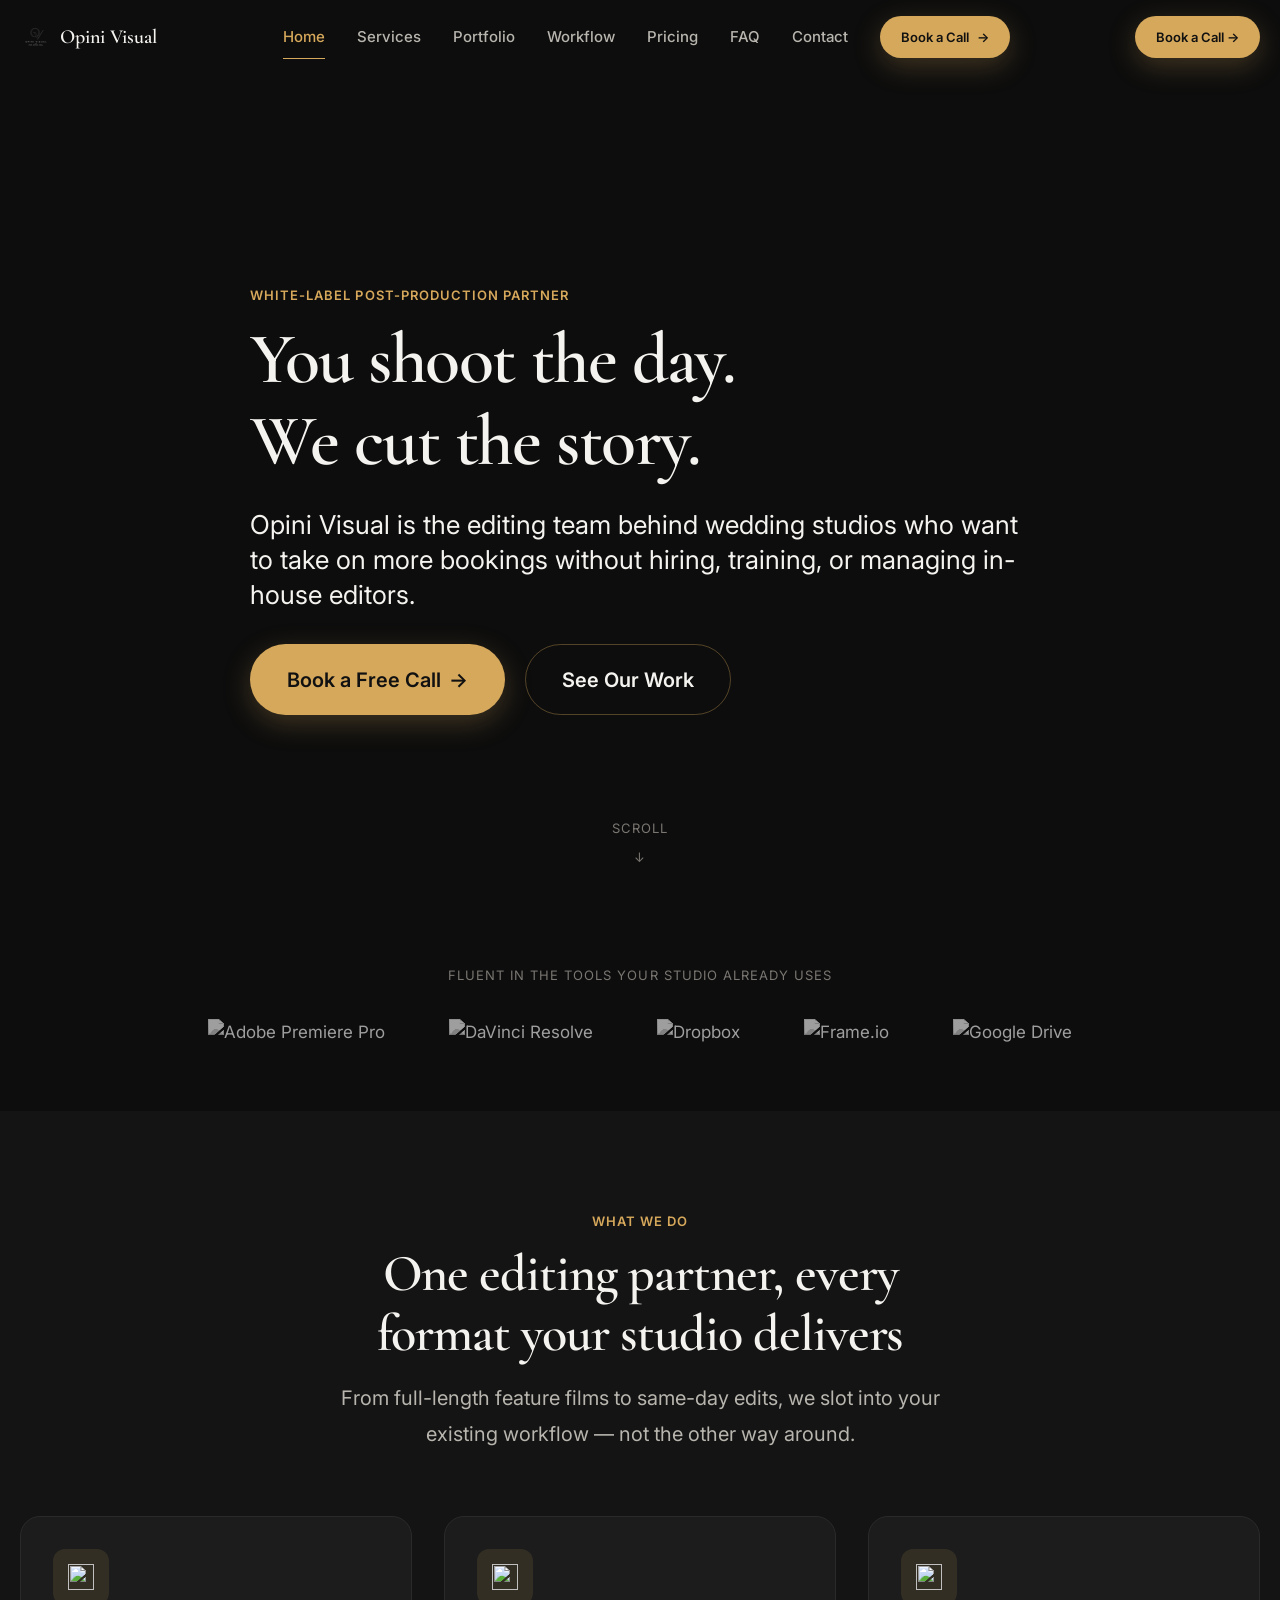
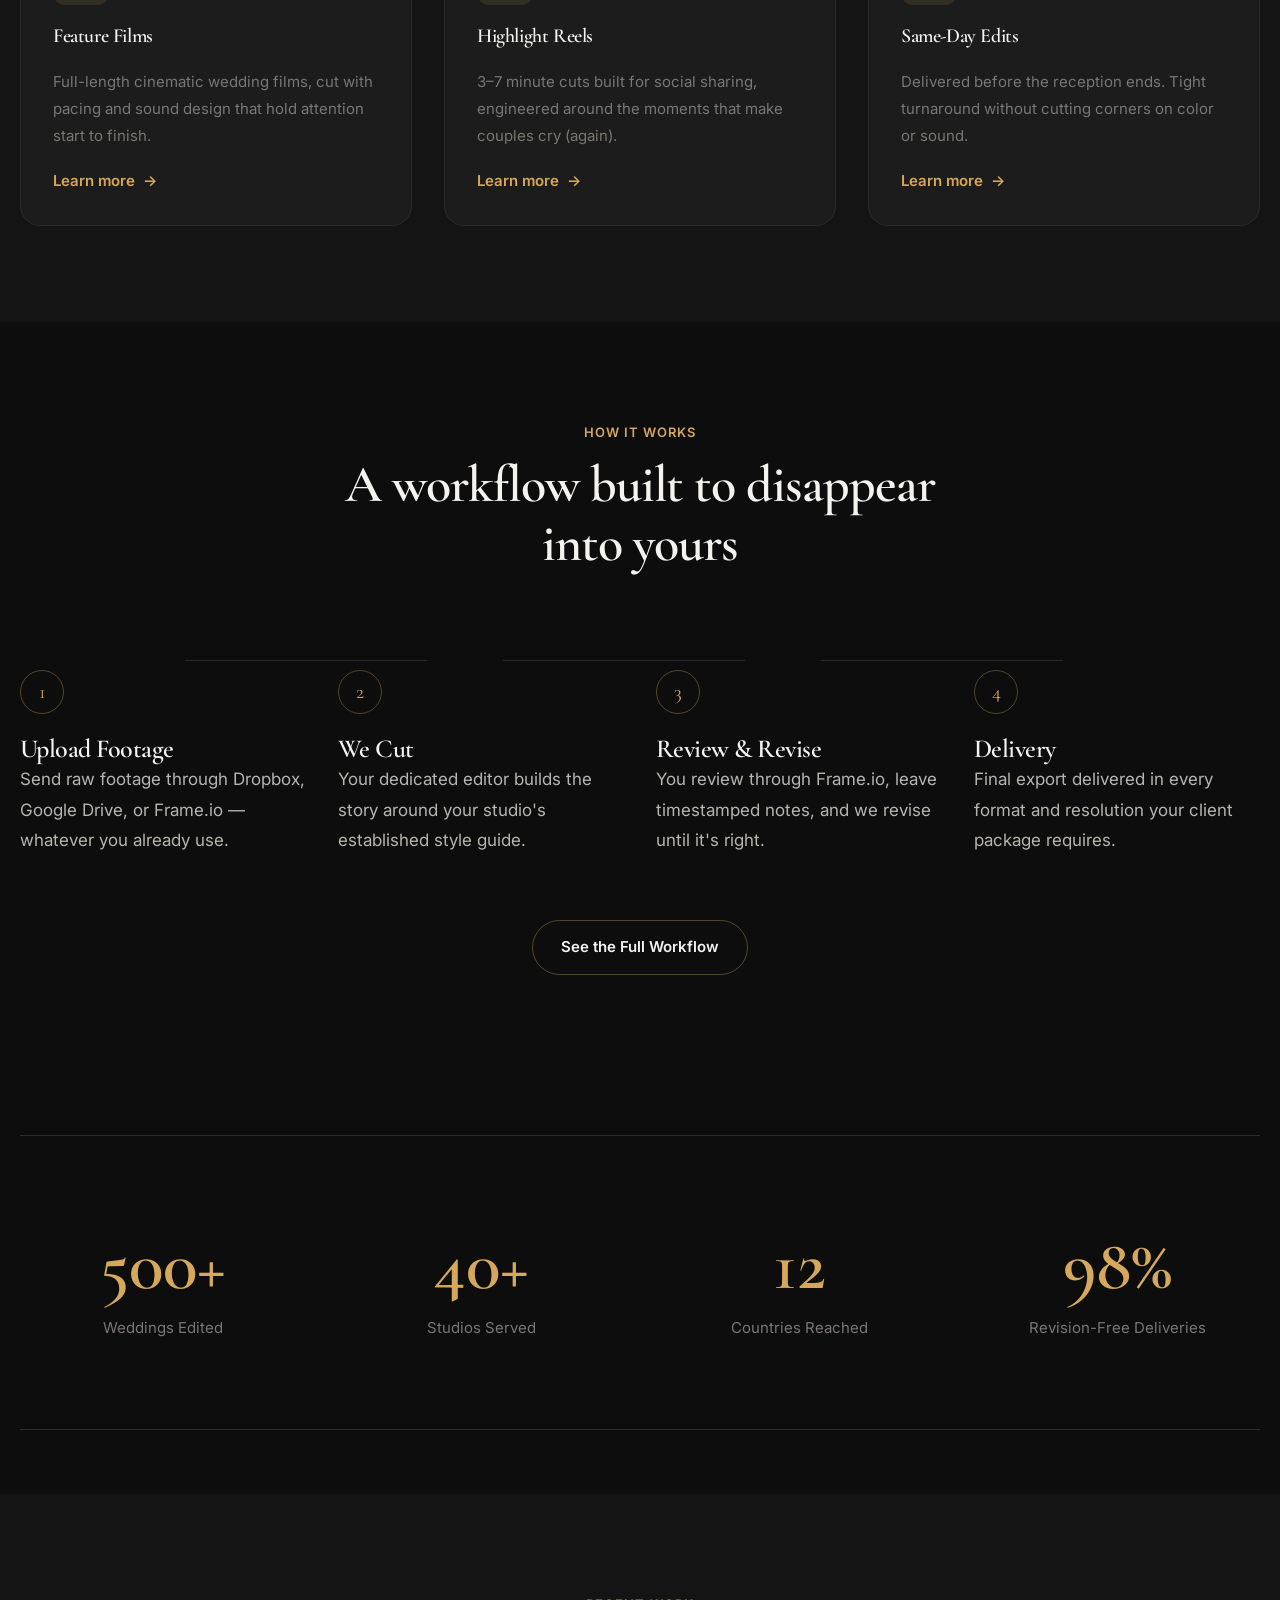
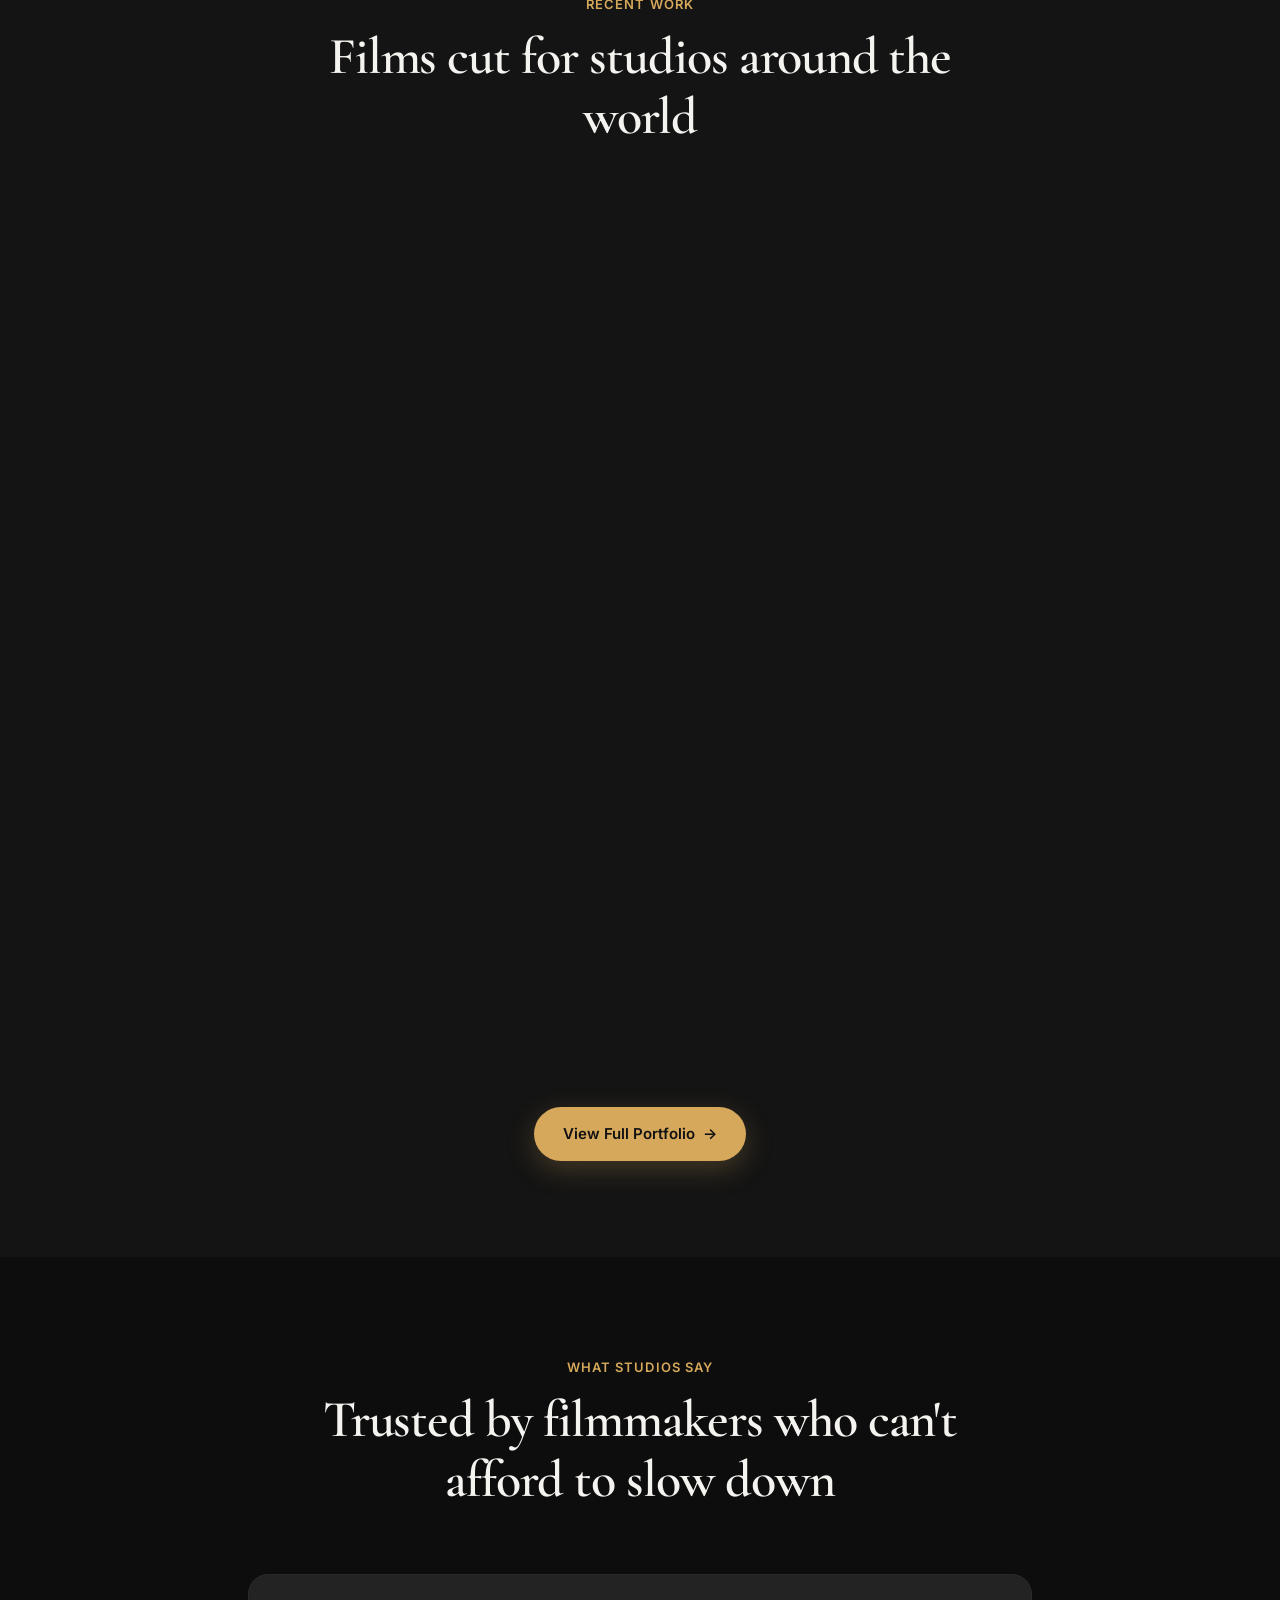
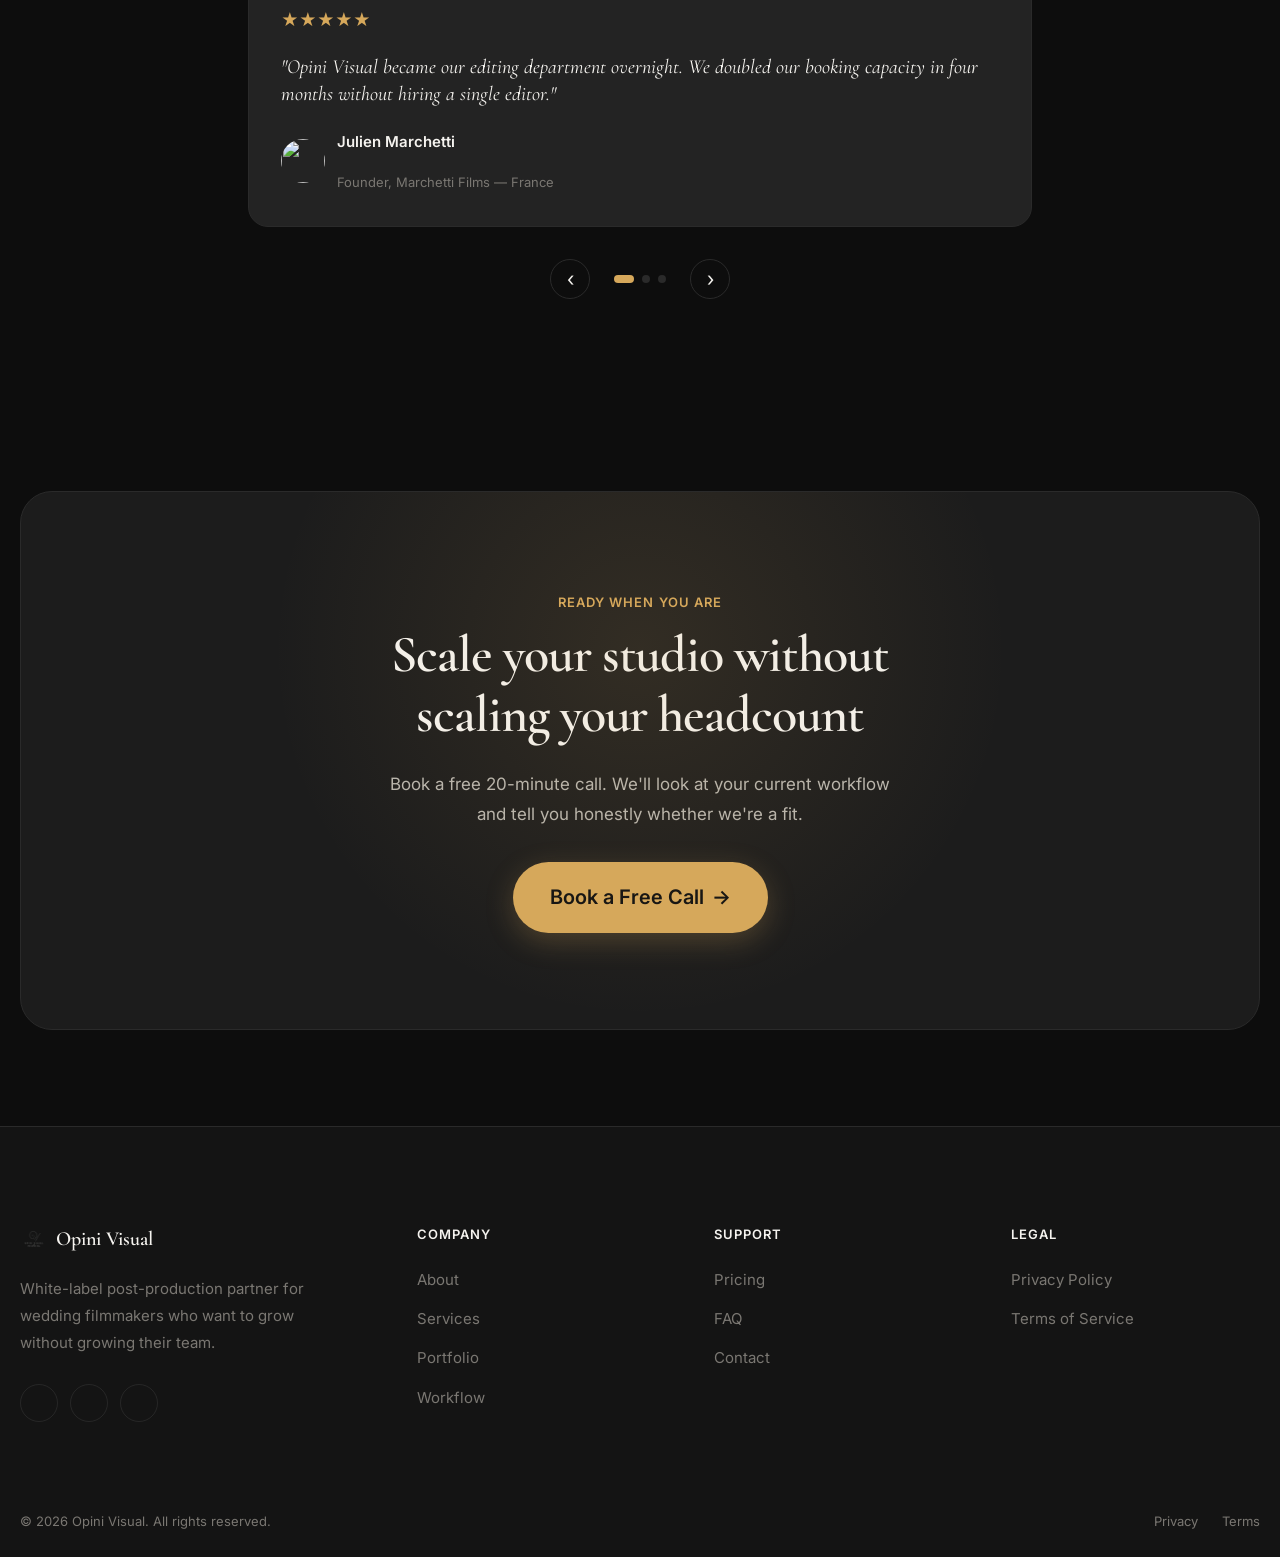
==== index.html @ df7e990d "Add files via upload Initial commit — website structure" ====
<!DOCTYPE html>
<html lang="en">
<head>
<meta charset="UTF-8">
<meta name="viewport" content="width=device-width, initial-scale=1.0">
<title>Opini Visual — White-Label Post-Production Partner for Wedding Filmmakers</title>
<meta name="description" content="Opini Visual helps wedding studios take on more bookings without hiring in-house editors. White-label video editing built for cinematic wedding films.">

<link rel="icon" type="image/png" href="assets/images/favicon.png">
<link rel="stylesheet" href="assets/css/main.css">

<link rel="preconnect" href="https://fonts.googleapis.com">
<link rel="preconnect" href="https://fonts.gstatic.com" crossorigin>
<link href="https://fonts.googleapis.com/css2?family=Cormorant+Garamond:wght@400;500;600;700&family=Inter:wght@400;500;600;700&display=swap" rel="stylesheet">
</head>
<body>

<!-- ============================================
     NAVBAR
============================================ -->
<header class="navbar">
    <div class="navbar-inner">

        <a href="index.html" class="navbar-logo">
            <img src="assets/images/logo.png" alt="Opini Visual">
            Opini Visual
        </a>

        <nav class="navbar-menu">
            <a href="index.html" class="navbar-link">Home</a>
            <a href="services.html" class="navbar-link">Services</a>
            <a href="portfolio.html" class="navbar-link">Portfolio</a>
            <a href="workflow.html" class="navbar-link">Workflow</a>
            <a href="pricing.html" class="navbar-link">Pricing</a>
            <a href="faq.html" class="navbar-link">FAQ</a>
            <a href="contact.html" class="navbar-link">Contact</a>

            <a href="contact.html" class="btn btn-primary btn-sm">
                Book a Call
                <span class="btn-arrow">→</span>
            </a>
        </nav>

        <div class="navbar-actions">
            <a href="contact.html" class="btn btn-primary btn-sm hide-mobile">
                Book a Call
                <span class="btn-arrow">→</span>
            </a>
            <button class="navbar-toggle" aria-label="Buka menu">
                <span></span>
                <span></span>
                <span></span>
            </button>
        </div>

    </div>
</header>

<div class="navbar-backdrop"></div>


<!-- ============================================
     HERO
============================================ -->
<section class="hero">

    <div class="hero-media">
        <video autoplay muted loop playsinline poster="assets/images/hero/hero-poster.jpg">
            <source src="assets/video/hero.mp4" type="video/mp4">
        </video>
    </div>

    <div class="container hero-content">
        <span class="eyebrow">White-Label Post-Production Partner</span>
        <h1>You shoot the day.<br>We cut the story.</h1>
        <p class="text-lead">
            Opini Visual is the editing team behind wedding studios who want to take on
            more bookings without hiring, training, or managing in-house editors.
        </p>

        <div class="hero-actions">
            <a href="contact.html" class="btn btn-primary btn-lg">
                Book a Free Call
                <span class="btn-arrow">→</span>
            </a>
            <a href="portfolio.html" class="btn btn-outline btn-lg">
                See Our Work
            </a>
        </div>
    </div>

    <div class="hero-scroll-cue">
        <span>Scroll</span>
        <span>↓</span>
    </div>

</section>


<!-- ============================================
     LOGO STRIP — Tools we work with
============================================ -->
<section class="section-sm">
    <div class="container">
        <p class="text-xs text-center" style="margin-bottom:2rem; text-transform:uppercase; letter-spacing:0.08em;">
            Fluent in the tools your studio already uses
        </p>
        <div class="logo-strip">
            <img src="assets/icons/premiere.png" alt="Adobe Premiere Pro">
            <img src="assets/icons/davinci.png" alt="DaVinci Resolve">
            <img src="assets/icons/dropbox.png" alt="Dropbox">
            <img src="assets/icons/frameio.png" alt="Frame.io">
            <img src="assets/icons/google-drive.png" alt="Google Drive">
        </div>
    </div>
</section>


<!-- ============================================
     SERVICES OVERVIEW
============================================ -->
<section class="section section-alt">
    <div class="container">

        <div class="section-header text-center">
            <span class="eyebrow">What We Do</span>
            <h2>One editing partner, every format your studio delivers</h2>
            <p>From full-length feature films to same-day edits, we slot into your existing workflow — not the other way around.</p>
        </div>

        <div class="card-grid">

            <div class="card card-service reveal" data-reveal-group="services">
                <div class="card-service-icon">
                    <img src="assets/images/icons/feature-film.png" alt="">
                </div>
                <h3>Feature Films</h3>
                <p>Full-length cinematic wedding films, cut with pacing and sound design that hold attention start to finish.</p>
                <a href="services.html" class="card-service-link">Learn more <span>→</span></a>
            </div>

            <div class="card card-service reveal" data-reveal-group="services">
                <div class="card-service-icon">
                    <img src="assets/images/icons/highlight-reel.png" alt="">
                </div>
                <h3>Highlight Reels</h3>
                <p>3–7 minute cuts built for social sharing, engineered around the moments that make couples cry (again).</p>
                <a href="services.html" class="card-service-link">Learn more <span>→</span></a>
            </div>

            <div class="card card-service reveal" data-reveal-group="services">
                <div class="card-service-icon">
                    <img src="assets/images/icons/same-day-edit.png" alt="">
                </div>
                <h3>Same-Day Edits</h3>
                <p>Delivered before the reception ends. Tight turnaround without cutting corners on color or sound.</p>
                <a href="services.html" class="card-service-link">Learn more <span>→</span></a>
            </div>

        </div>

    </div>
</section>


<!-- ============================================
     WORKFLOW
============================================ -->
<section class="section">
    <div class="container">

        <div class="section-header text-center">
            <span class="eyebrow">How It Works</span>
            <h2>A workflow built to disappear into yours</h2>
        </div>

        <div class="workflow-steps">

            <div class="workflow-step reveal" data-reveal-group="workflow">
                <div class="workflow-step-number">1</div>
                <div class="workflow-step-line"></div>
                <h4>Upload Footage</h4>
                <p>Send raw footage through Dropbox, Google Drive, or Frame.io — whatever you already use.</p>
            </div>

            <div class="workflow-step reveal" data-reveal-group="workflow">
                <div class="workflow-step-number">2</div>
                <div class="workflow-step-line"></div>
                <h4>We Cut</h4>
                <p>Your dedicated editor builds the story around your studio's established style guide.</p>
            </div>

            <div class="workflow-step reveal" data-reveal-group="workflow">
                <div class="workflow-step-number">3</div>
                <div class="workflow-step-line"></div>
                <h4>Review & Revise</h4>
                <p>You review through Frame.io, leave timestamped notes, and we revise until it's right.</p>
            </div>

            <div class="workflow-step reveal" data-reveal-group="workflow">
                <div class="workflow-step-number">4</div>
                <h4>Delivery</h4>
                <p>Final export delivered in every format and resolution your client package requires.</p>
            </div>

        </div>

        <div class="text-center" style="margin-top:var(--space-16);">
            <a href="workflow.html" class="btn btn-outline">See the Full Workflow</a>
        </div>

    </div>
</section>


<!-- ============================================
     STATS BAND
============================================ -->
<section class="section-sm">
    <div class="container">
        <div class="stats-band">

            <div class="card-stat">
                <p class="card-stat-number" data-counter="500" data-suffix="+">0</p>
                <p class="card-stat-label">Weddings Edited</p>
            </div>

            <div class="card-stat">
                <p class="card-stat-number" data-counter="40" data-suffix="+">0</p>
                <p class="card-stat-label">Studios Served</p>
            </div>

            <div class="card-stat">
                <p class="card-stat-number" data-counter="12" data-suffix="">0</p>
                <p class="card-stat-label">Countries Reached</p>
            </div>

            <div class="card-stat">
                <p class="card-stat-number" data-counter="98" data-suffix="%">0</p>
                <p class="card-stat-label">Revision-Free Deliveries</p>
            </div>

        </div>
    </div>
</section>


<!-- ============================================
     PORTFOLIO HIGHLIGHT
============================================ -->
<section class="section section-alt">
    <div class="container">

        <div class="section-header text-center">
            <span class="eyebrow">Recent Work</span>
            <h2>Films cut for studios around the world</h2>
        </div>

        <div class="card-grid portfolio-grid" data-source="data/portfolio.json"></div>

        <div class="text-center" style="margin-top:var(--space-16);">
            <a href="portfolio.html" class="btn btn-primary">
                View Full Portfolio
                <span class="btn-arrow">→</span>
            </a>
        </div>

    </div>
</section>


<!-- ============================================
     TESTIMONIALS
============================================ -->
<section class="section">
    <div class="container-md">

        <div class="section-header text-center">
            <span class="eyebrow">What Studios Say</span>
            <h2>Trusted by filmmakers who can't afford to slow down</h2>
        </div>

        <div class="testimonial-slider" data-autoplay="6000">
            <div class="testimonial-track">

                <div class="testimonial-slide">
                    <div class="card card-testimonial">
                        <div class="card-testimonial-stars">★★★★★</div>
                        <p class="card-testimonial-quote">
                            "Opini Visual became our editing department overnight. We doubled our booking
                            capacity in four months without hiring a single editor."
                        </p>
                        <div class="card-testimonial-author">
                            <img class="card-testimonial-avatar" src="assets/images/testimonials/client-01.jpg" alt="">
                            <div>
                                <p class="card-testimonial-name">Julien Marchetti</p>
                                <p class="card-testimonial-role">Founder, Marchetti Films — France</p>
                            </div>
                        </div>
                    </div>
                </div>

                <div class="testimonial-slide">
                    <div class="card card-testimonial">
                        <div class="card-testimonial-stars">★★★★★</div>
                        <p class="card-testimonial-quote">
                            "The turnaround is unreal and the color grading matches our brand every single
                            time. Our clients can't tell the difference from our own cuts."
                        </p>
                        <div class="card-testimonial-author">
                            <img class="card-testimonial-avatar" src="assets/images/testimonials/client-02.jpg" alt="">
                            <div>
                                <p class="card-testimonial-name">Amara Hutapea</p>
                                <p class="card-testimonial-role">Creative Director, Studio Amara — Indonesia</p>
                            </div>
                        </div>
                    </div>
                </div>

                <div class="testimonial-slide">
                    <div class="card card-testimonial">
                        <div class="card-testimonial-stars">★★★★★</div>
                        <p class="card-testimonial-quote">
                            "We finally stopped losing weekends to the editing bay. Opini Visual runs like
                            an extension of our own team."
                        </p>
                        <div class="card-testimonial-author">
                            <img class="card-testimonial-avatar" src="assets/images/testimonials/client-03.jpg" alt="">
                            <div>
                                <p class="card-testimonial-name">Daniel Reyes</p>
                                <p class="card-testimonial-role">Owner, Reyes Wedding Co. — Philippines</p>
                            </div>
                        </div>
                    </div>
                </div>

            </div>

            <div class="testimonial-nav">
                <button class="testimonial-prev" aria-label="Sebelumnya">‹</button>
                <div class="testimonial-dots"></div>
                <button class="testimonial-next" aria-label="Berikutnya">›</button>
            </div>
        </div>

    </div>
</section>


<!-- ============================================
     CTA BAND
============================================ -->
<section class="section">
    <div class="container">
        <div class="cta-band">
            <span class="eyebrow">Ready When You Are</span>
            <h2>Scale your studio without scaling your headcount</h2>
            <p style="max-width:520px; margin:0 auto var(--space-8);">
                Book a free 20-minute call. We'll look at your current workflow and tell you
                honestly whether we're a fit.
            </p>
            <a href="contact.html" class="btn btn-primary btn-lg">
                Book a Free Call
                <span class="btn-arrow">→</span>
            </a>
        </div>
    </div>
</section>


<!-- ============================================
     FOOTER
============================================ -->
<footer class="footer">
    <div class="footer-inner">

        <div class="footer-grid">

            <div class="footer-brand">
                <a href="index.html" class="footer-logo">
                    <img src="assets/images/logo.png" alt="Opini Visual">
                    Opini Visual
                </a>
                <p class="footer-tagline">
                    White-label post-production partner for wedding filmmakers who want to
                    grow without growing their team.
                </p>
                <div class="footer-social">
                    <a href="#" aria-label="Instagram"><img src="assets/images/icons/instagram.png" alt=""></a>
                    <a href="#" aria-label="YouTube"><img src="assets/images/icons/youtube.png" alt=""></a>
                    <a href="#" aria-label="LinkedIn"><img src="assets/images/icons/linkedin.png" alt=""></a>
                </div>
            </div>

            <div class="footer-col">
                <p class="footer-col-title">Company</p>
                <ul>
                    <li><a href="about.html">About</a></li>
                    <li><a href="services.html">Services</a></li>
                    <li><a href="portfolio.html">Portfolio</a></li>
                    <li><a href="workflow.html">Workflow</a></li>
                </ul>
            </div>

            <div class="footer-col">
                <p class="footer-col-title">Support</p>
                <ul>
                    <li><a href="pricing.html">Pricing</a></li>
                    <li><a href="faq.html">FAQ</a></li>
                    <li><a href="contact.html">Contact</a></li>
                </ul>
            </div>

            <div class="footer-col">
                <p class="footer-col-title">Legal</p>
                <ul>
                    <li><a href="privacy.html">Privacy Policy</a></li>
                    <li><a href="terms.html">Terms of Service</a></li>
                </ul>
            </div>

        </div>

        <div class="footer-bottom">
            <p class="footer-copyright">© <span data-current-year></span> Opini Visual. All rights reserved.</p>
            <div class="footer-legal">
                <a href="privacy.html">Privacy</a>
                <a href="terms.html">Terms</a>
            </div>
        </div>

    </div>
</footer>


<!-- ============================================
     SCRIPTS
============================================ -->
<script src="assets/js/navbar.js" defer></script>
<script src="assets/js/hero.js" defer></script>
<script src="assets/js/counter.js" defer></script>
<script src="assets/js/testimonials.js" defer></script>
<script src="assets/js/portfolio.js" defer></script>
<script src="assets/js/faq.js" defer></script>
<script src="assets/js/form.js" defer></script>
<script src="assets/js/animation.js" defer></script>
<script src="assets/js/main.js" defer></script>

</body>
</html>
---- assets/css/main.css ----
/* ==========================================================
   MAIN.CSS
   Opini Visual
   Version 1.0

   Entry point tunggal untuk seluruh stylesheet website.
   Cukup satu file ini yang di-link di <head> setiap halaman
   HTML:

       <link rel="stylesheet" href="assets/css/main.css">

   Urutan @import di bawah ini DISENGAJA dan tidak boleh
   diacak — setiap layer bergantung pada layer sebelumnya:

   1. reset        → menyamakan baseline semua browser
   2. variables    → design tokens (warna, font, spacing, dst)
   3. typography   → gaya teks dasar, pakai token dari variables
   4. buttons      → komponen tombol
   5. navigation   → navbar
   6. footer       → footer
   7. cards        → komponen card
   8. forms        → komponen form
   9. animation    → keyframes & utility animasi
   10. sections    → layout tingkat section (hero, split, dll)
   11. responsive  → override & utility lintas breakpoint,
                     WAJIB paling akhir agar bisa menimpa
                     semua rule sebelumnya.
========================================================== */

@import url("reset.css");
@import url("variables.css");
@import url("typography.css");
@import url("buttons.css");
@import url("navigation.css");
@import url("footer.css");
@import url("cards.css");
@import url("forms.css");
@import url("animation.css");
@import url("sections.css");
@import url("responsive.css");
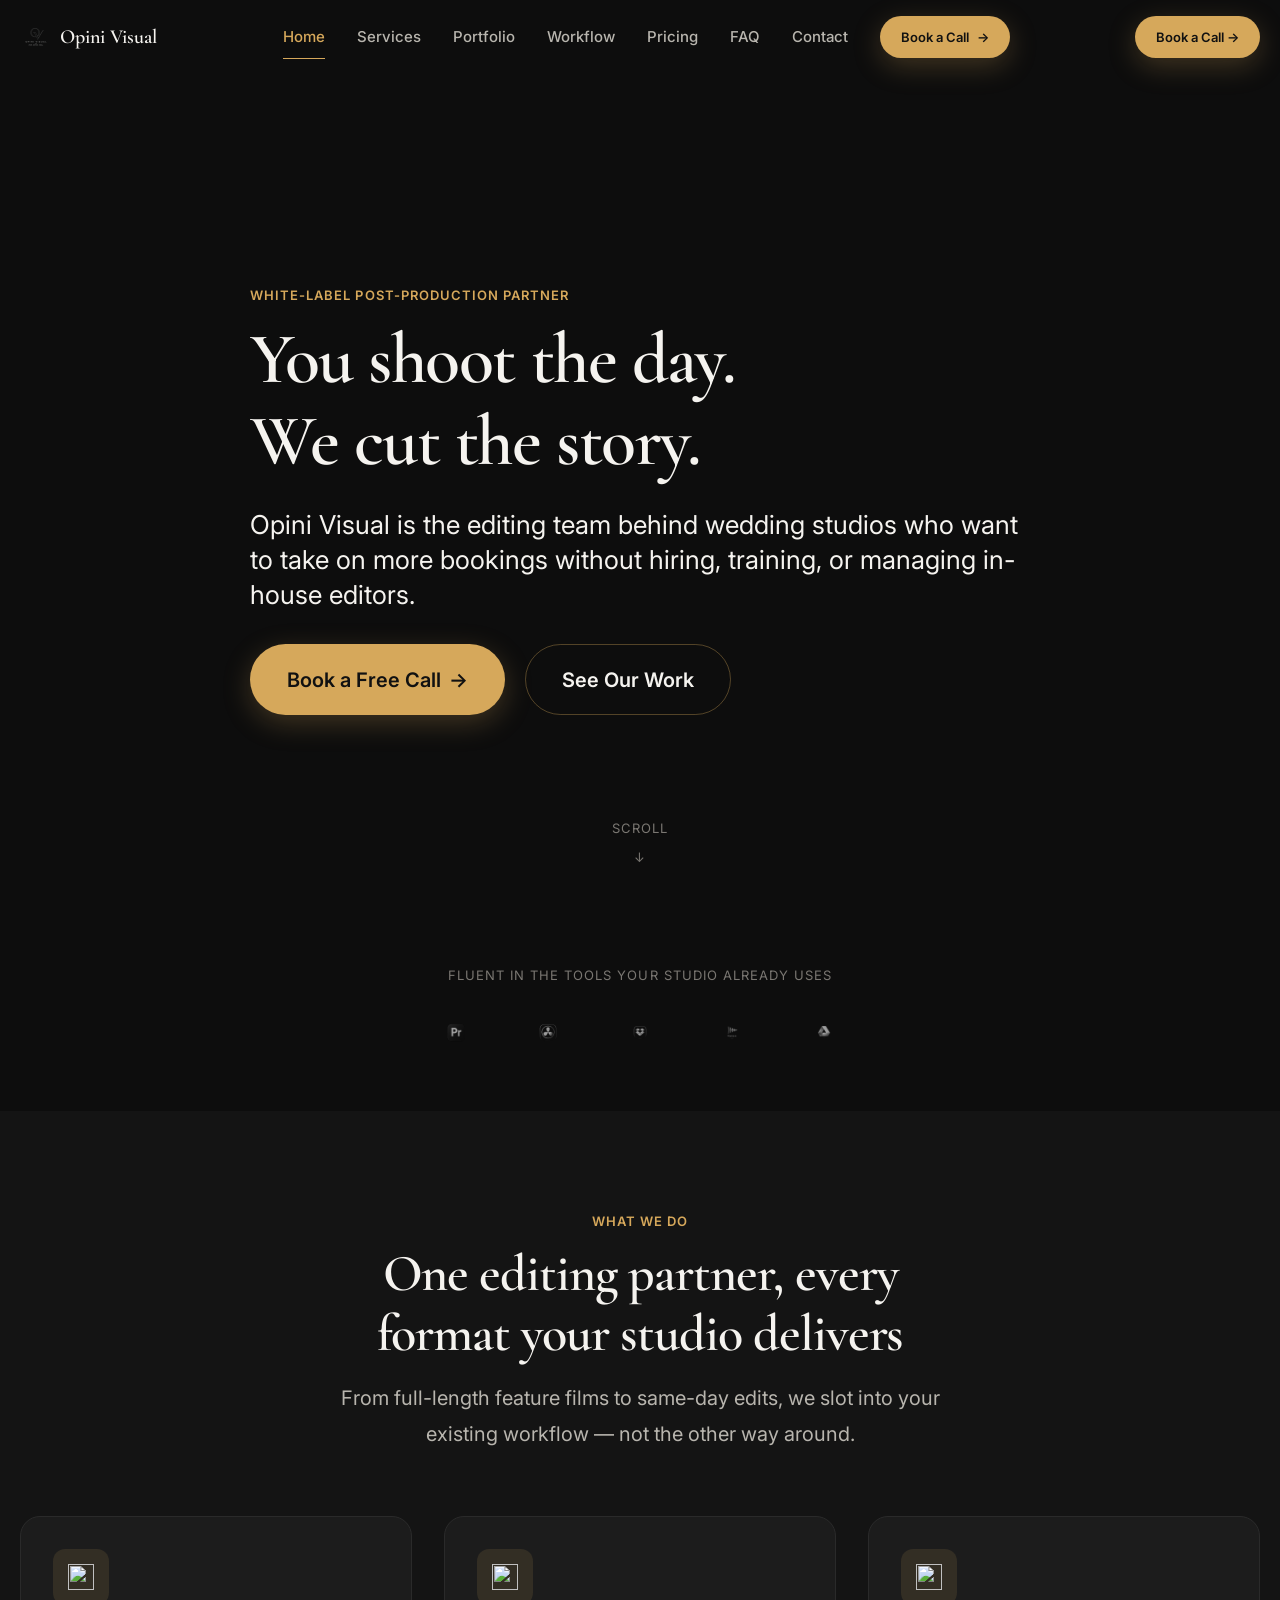
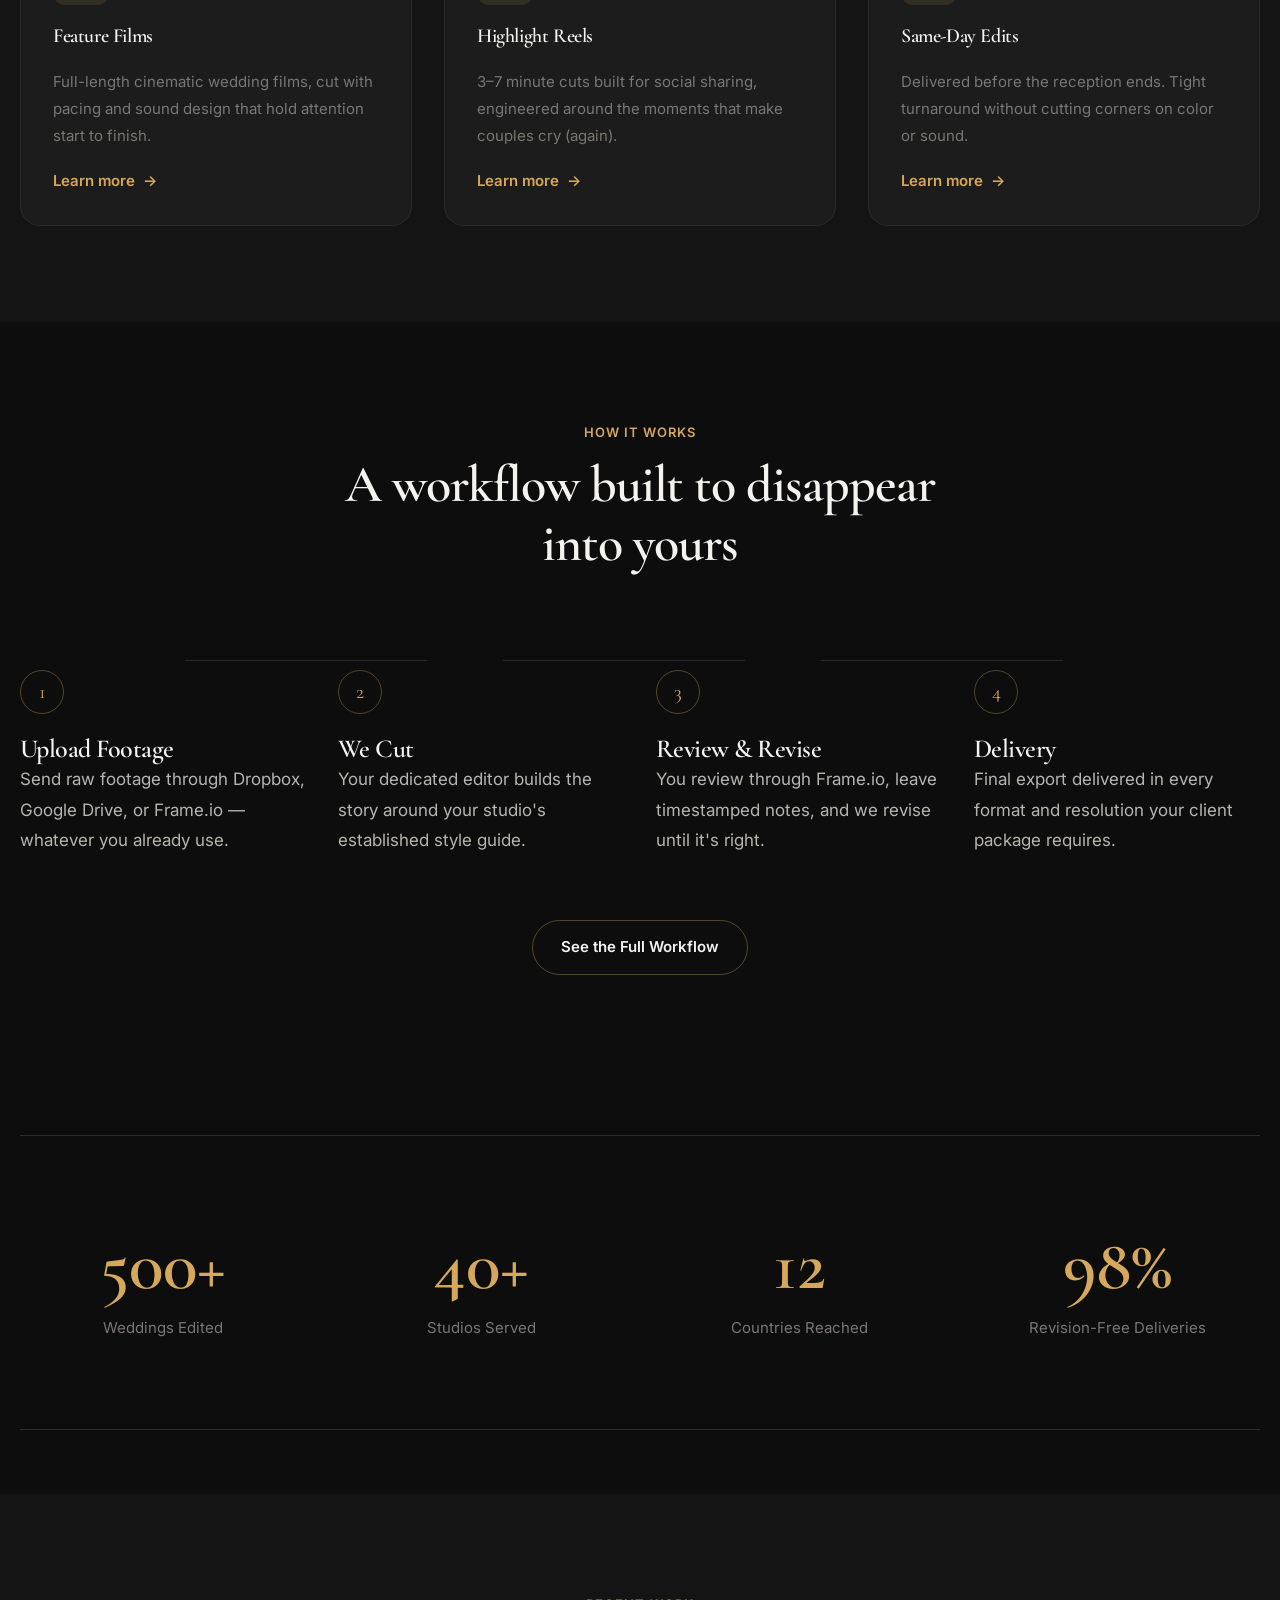
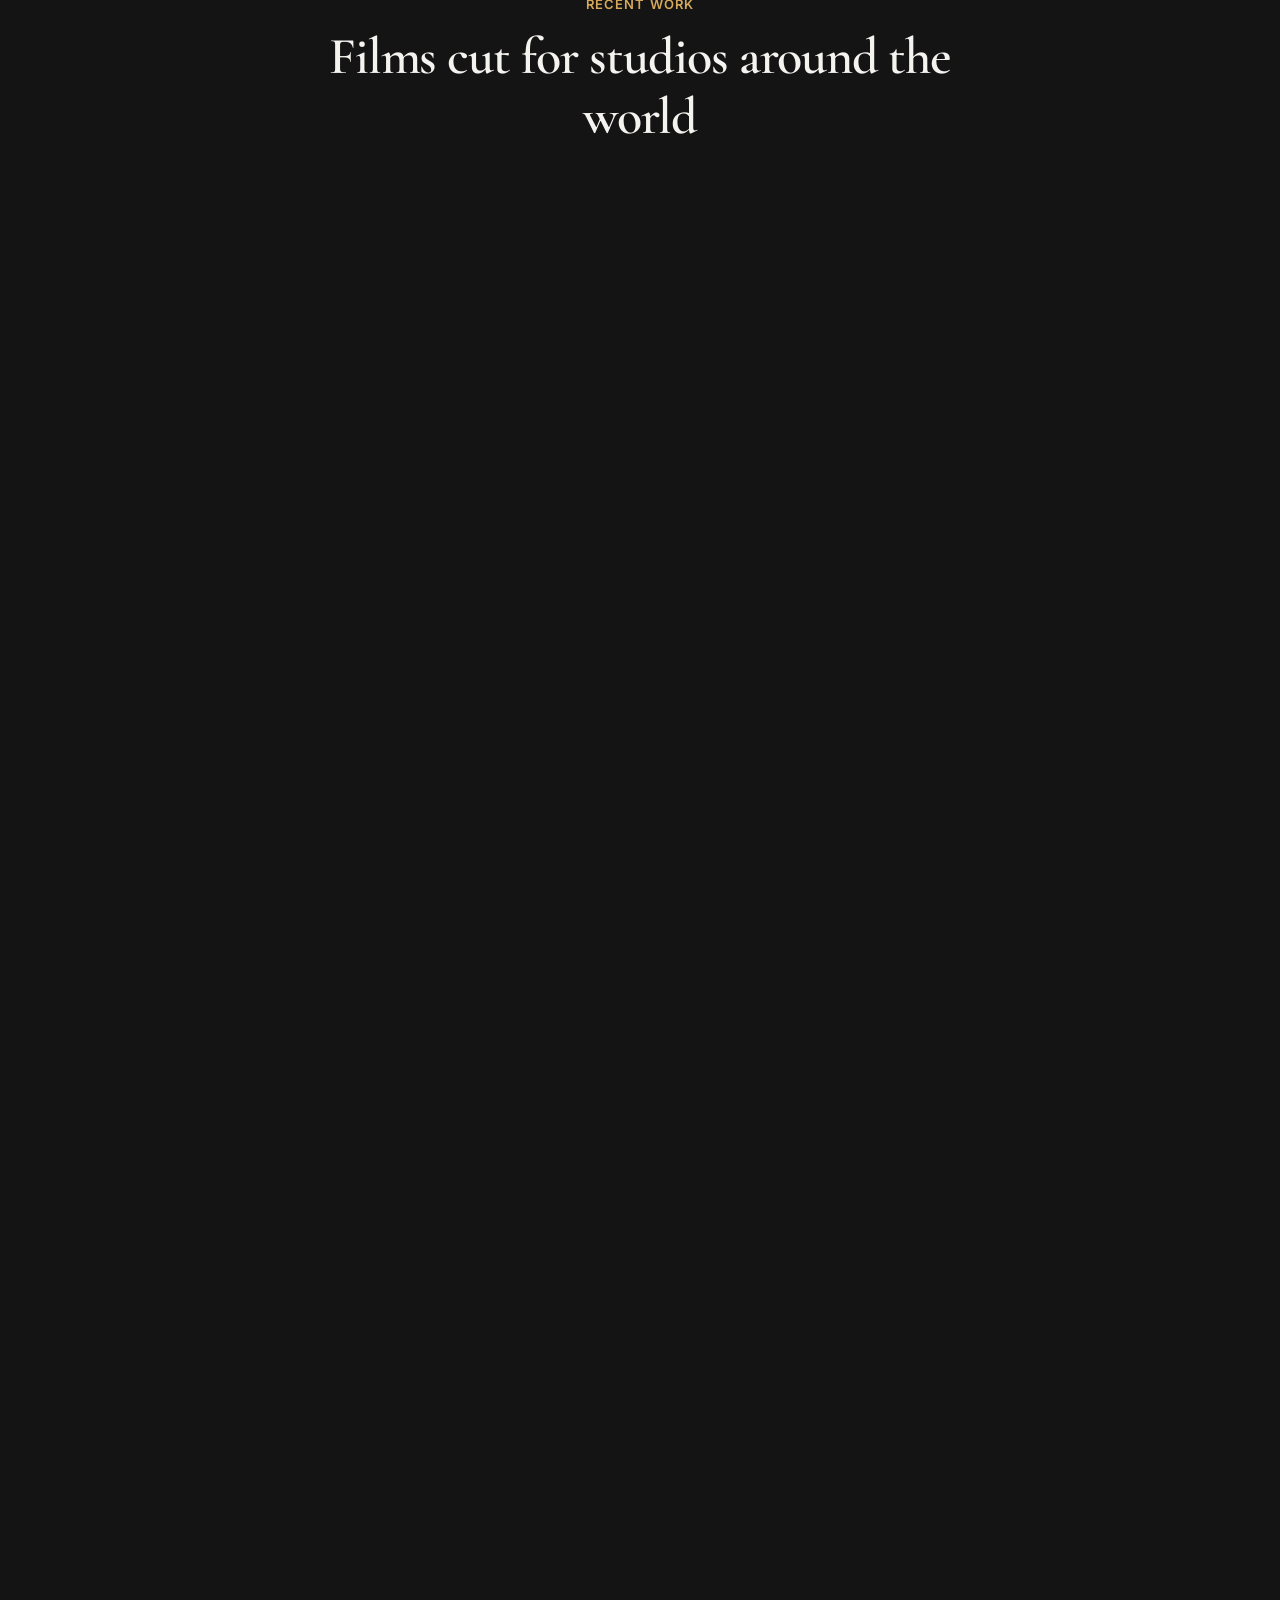
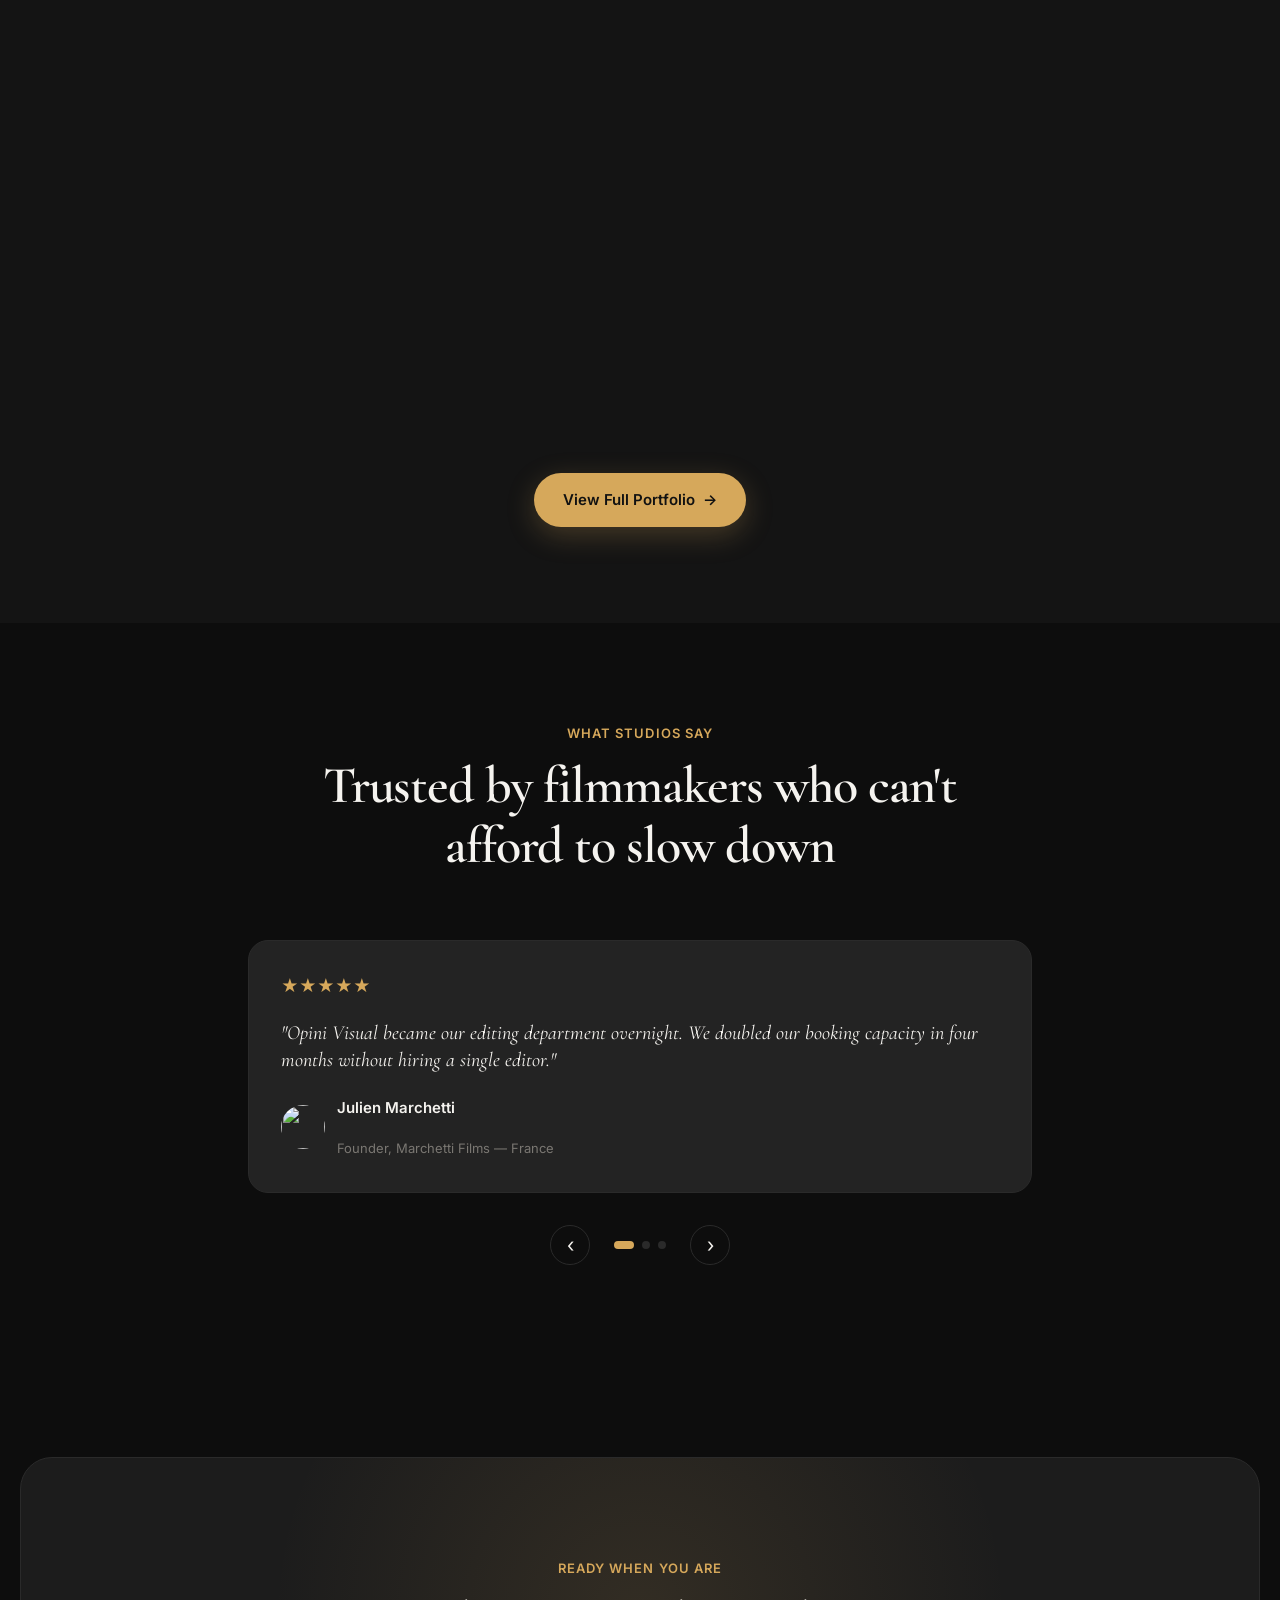
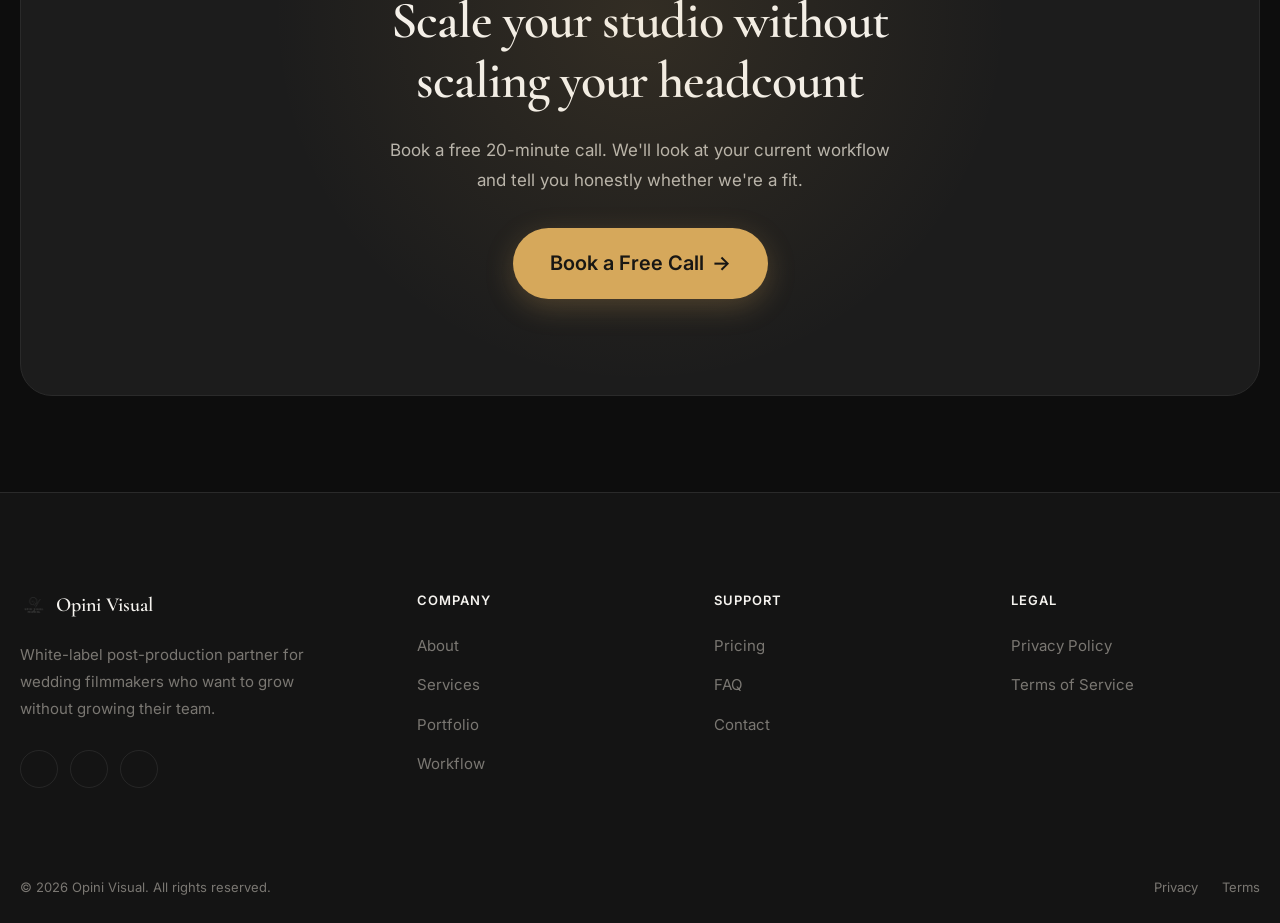
==== commit 279a978d: "Add files via upload Change v2" ====
--- a/index.html
+++ b/index.html
@@ -65,7 +65,7 @@
 <section class="hero">
 
     <div class="hero-media">
-        <video autoplay muted loop playsinline poster="assets/images/hero/hero-poster.jpg">
+        <video autoplay muted loop playsinline poster="assets/images/hero/hero-poster.png">
             <source src="assets/video/hero.mp4" type="video/mp4">
         </video>
     </div>
@@ -291,7 +291,7 @@
                             capacity in four months without hiring a single editor."
                         </p>
                         <div class="card-testimonial-author">
-                            <img class="card-testimonial-avatar" src="assets/images/testimonials/client-01.jpg" alt="">
+                            <img class="card-testimonial-avatar" src="assets/images/testimonials/client-01.png" alt="">
                             <div>
                                 <p class="card-testimonial-name">Julien Marchetti</p>
                                 <p class="card-testimonial-role">Founder, Marchetti Films — France</p>
@@ -308,7 +308,7 @@
                             time. Our clients can't tell the difference from our own cuts."
                         </p>
                         <div class="card-testimonial-author">
-                            <img class="card-testimonial-avatar" src="assets/images/testimonials/client-02.jpg" alt="">
+                            <img class="card-testimonial-avatar" src="assets/images/testimonials/client-02.png" alt="">
                             <div>
                                 <p class="card-testimonial-name">Amara Hutapea</p>
                                 <p class="card-testimonial-role">Creative Director, Studio Amara — Indonesia</p>
@@ -325,7 +325,7 @@
                             an extension of our own team."
                         </p>
                         <div class="card-testimonial-author">
-                            <img class="card-testimonial-avatar" src="assets/images/testimonials/client-03.jpg" alt="">
+                            <img class="card-testimonial-avatar" src="assets/images/testimonials/client-03.png" alt="">
                             <div>
                                 <p class="card-testimonial-name">Daniel Reyes</p>
                                 <p class="card-testimonial-role">Owner, Reyes Wedding Co. — Philippines</p>
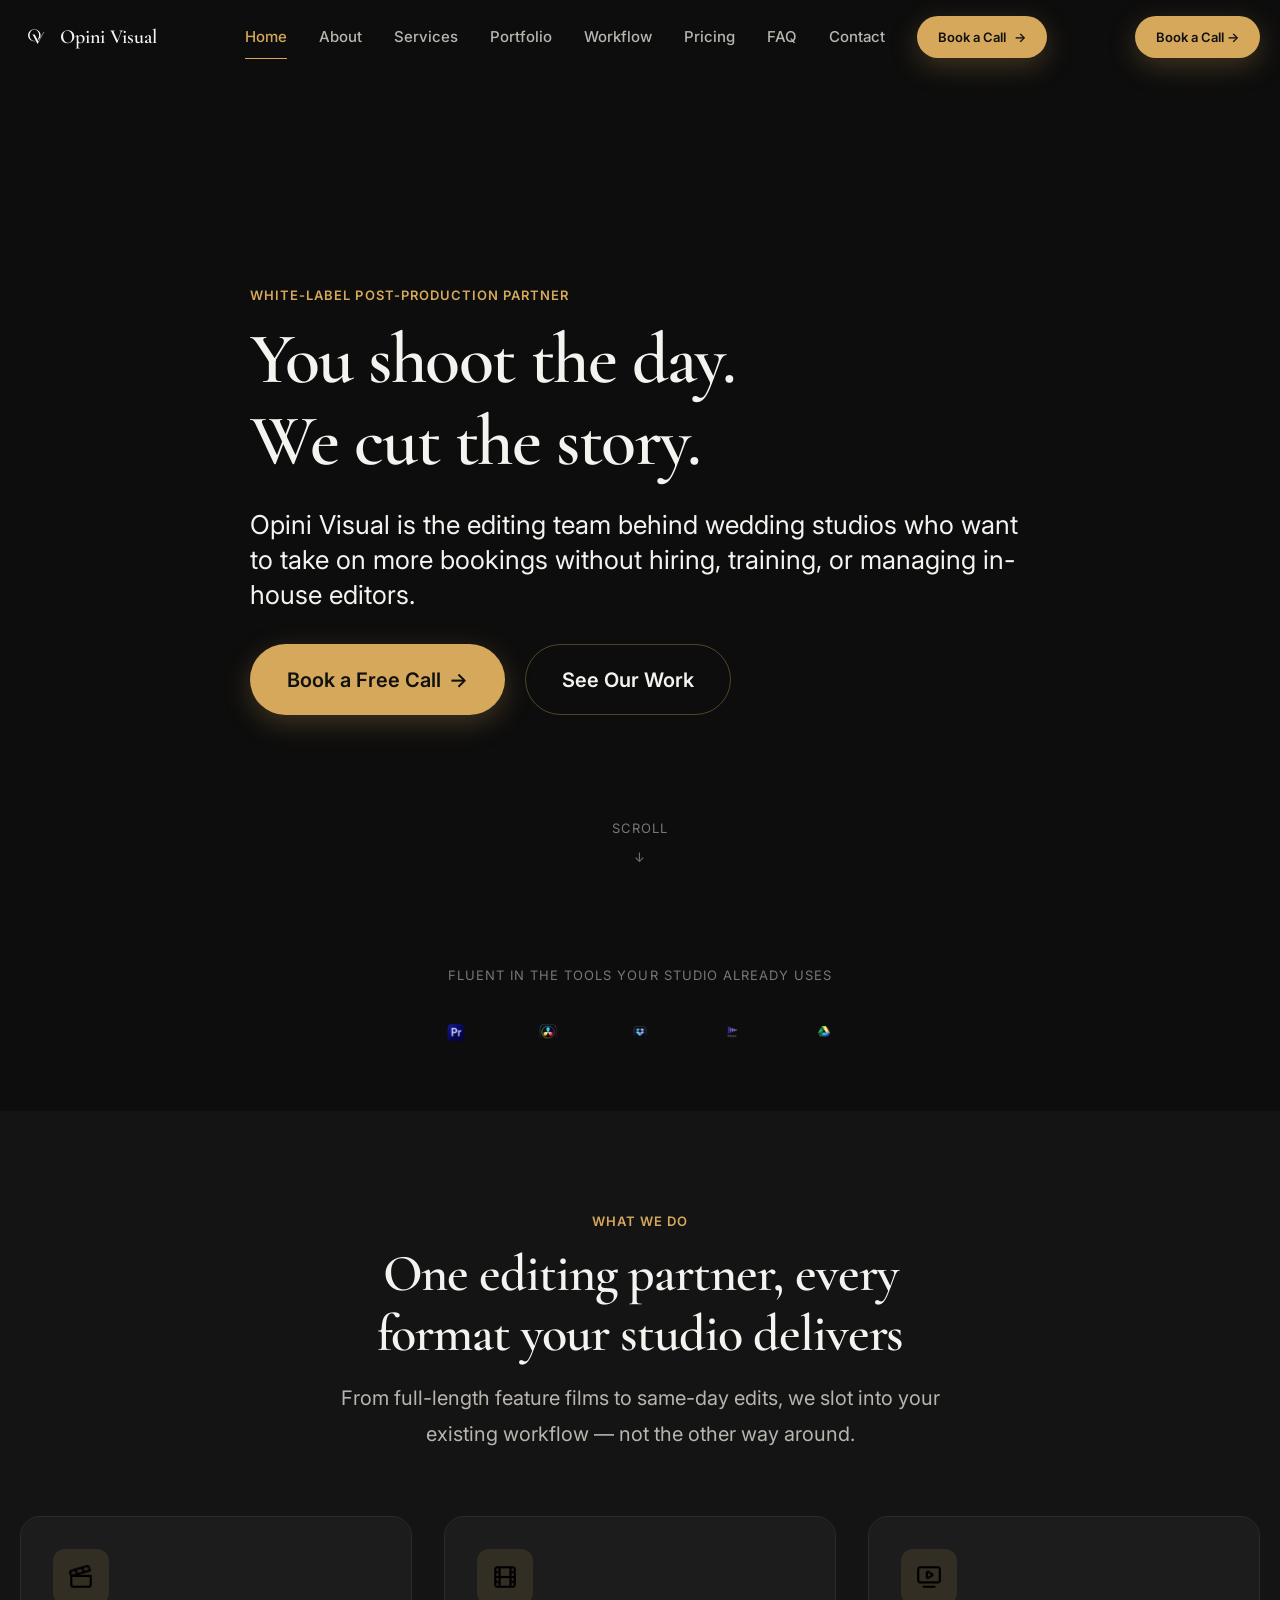
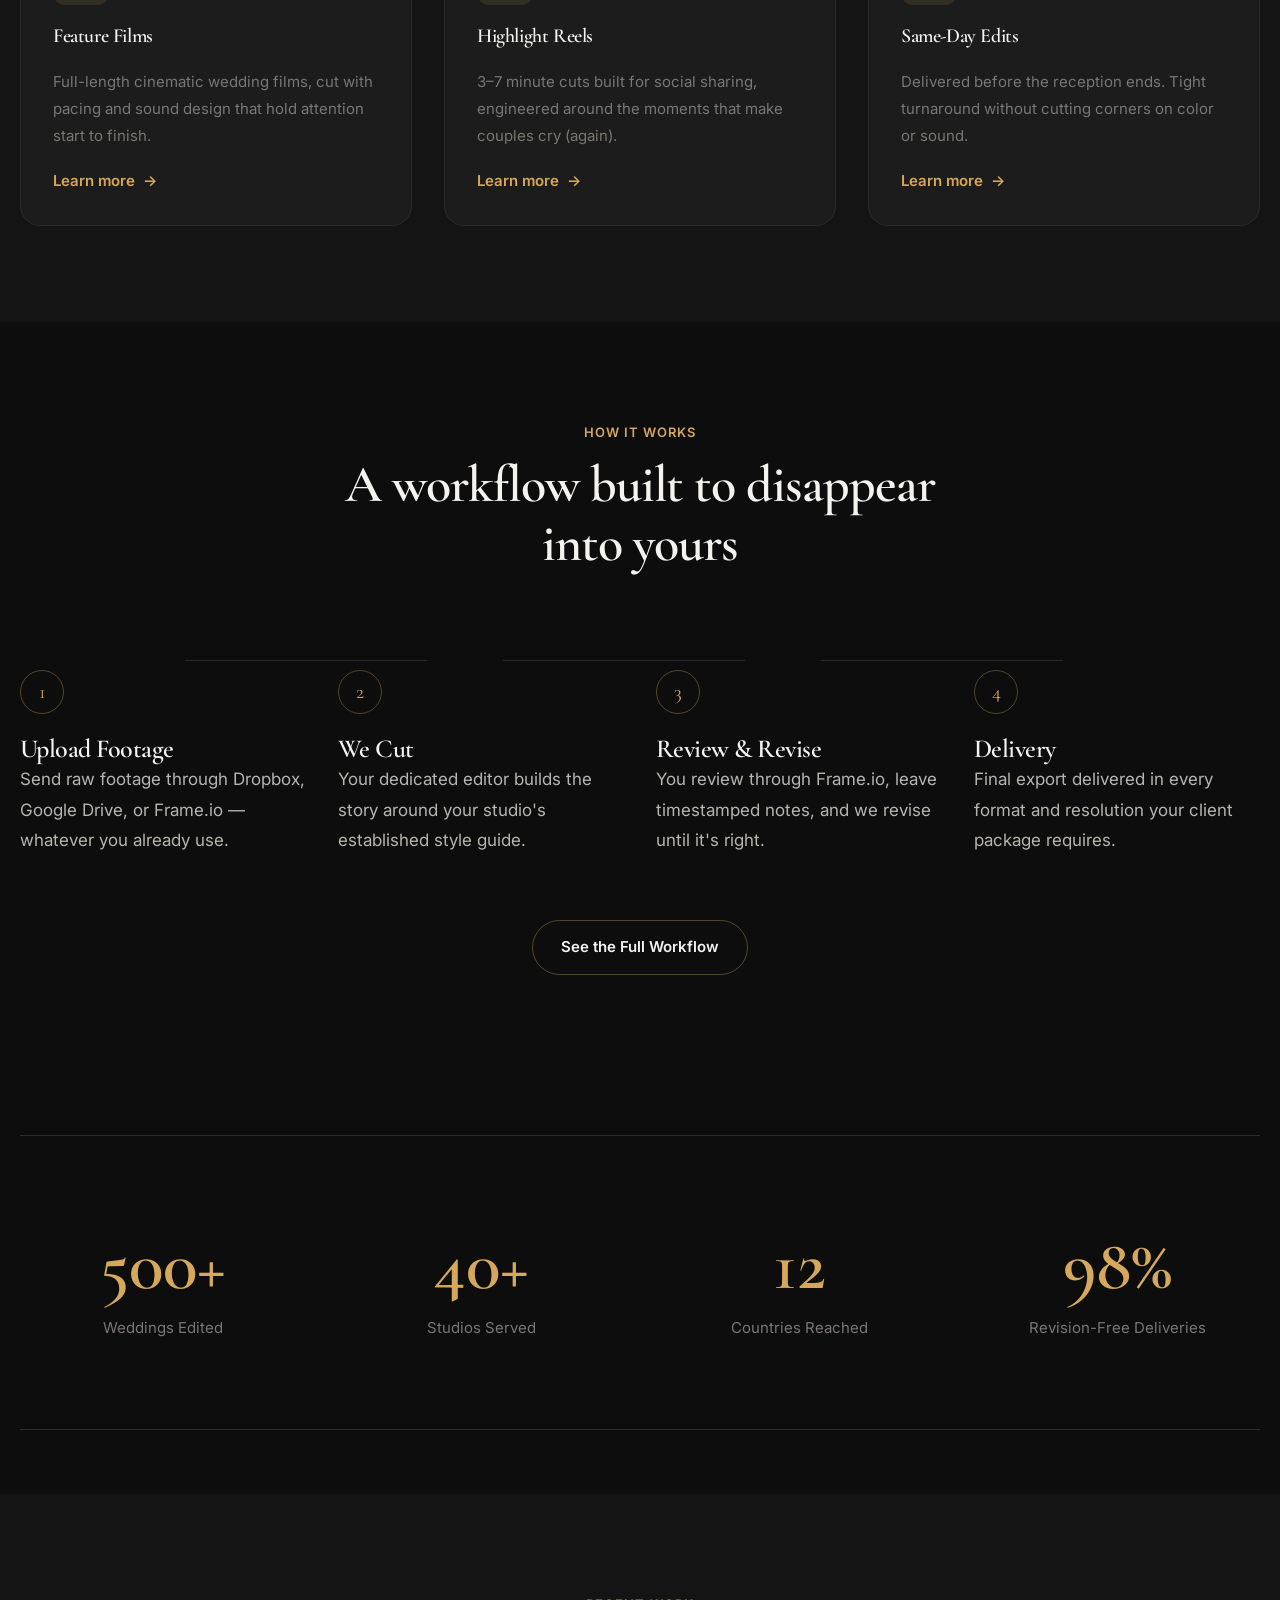
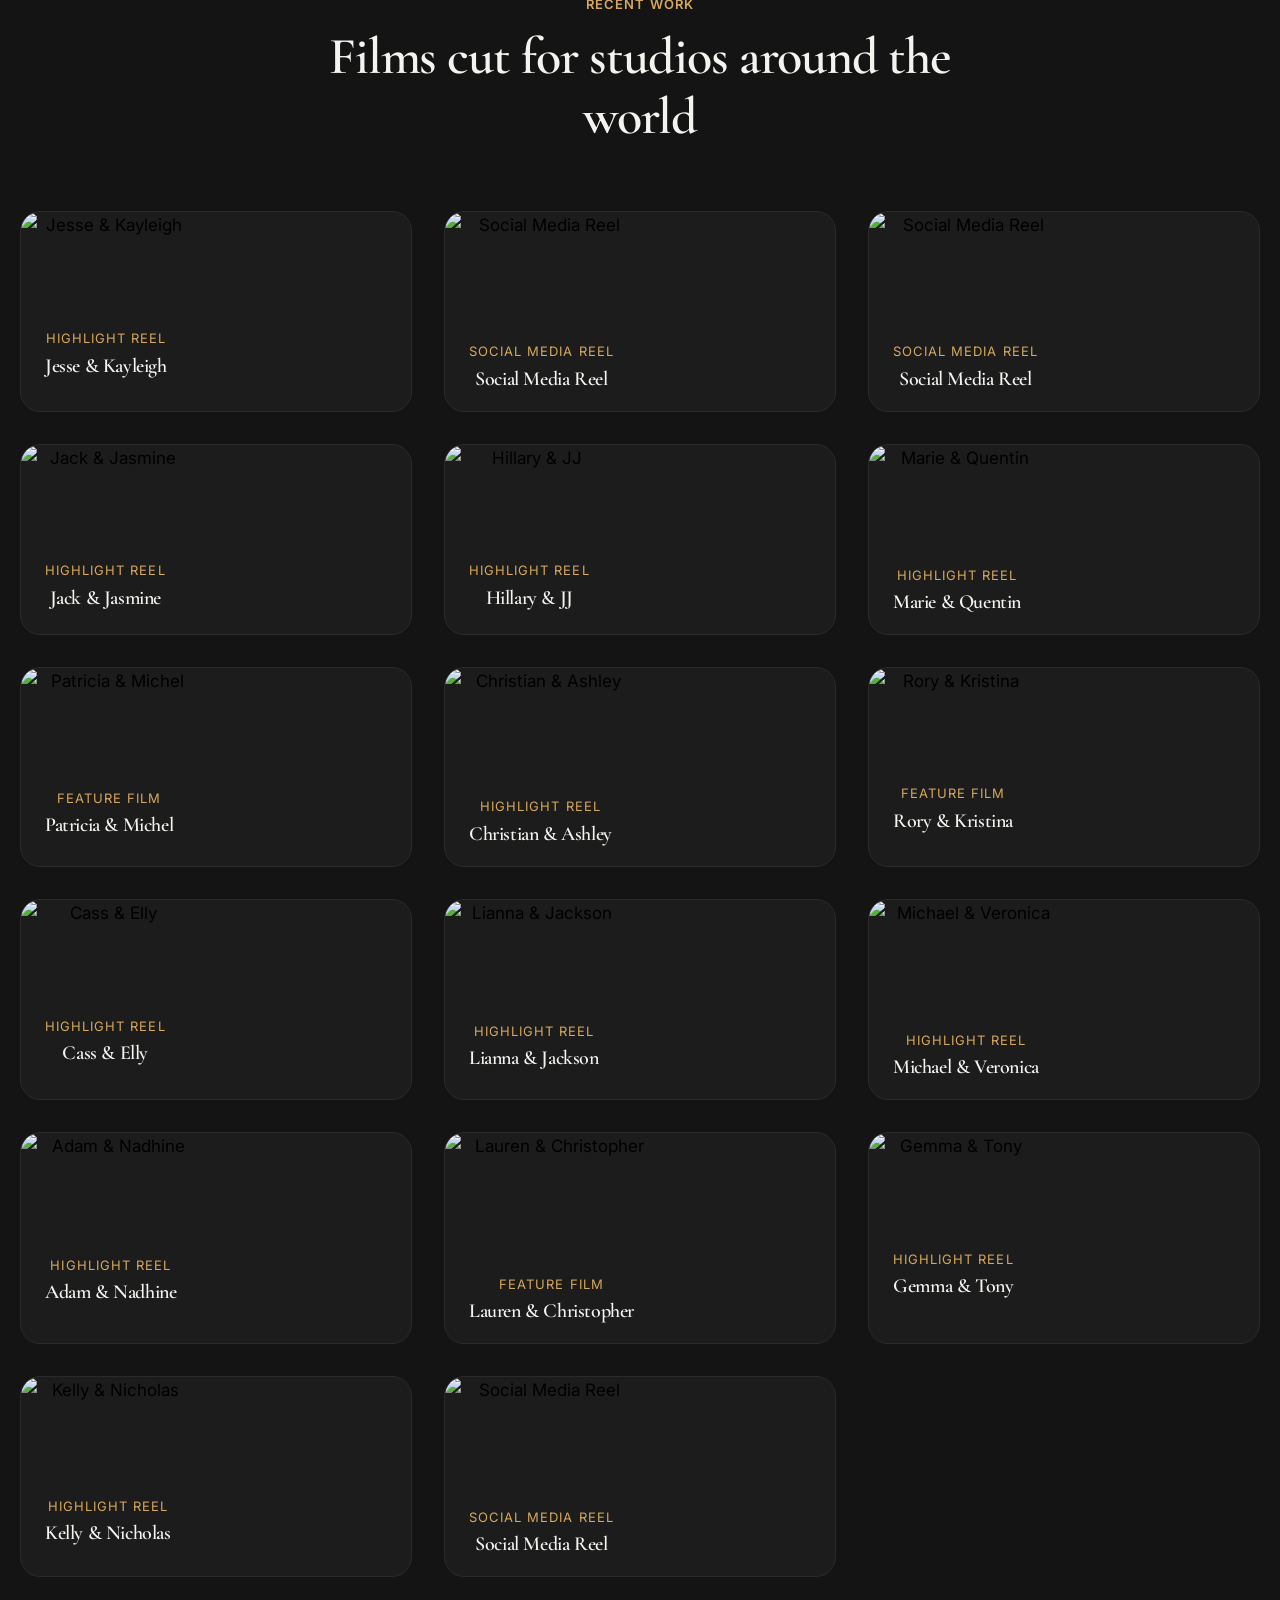
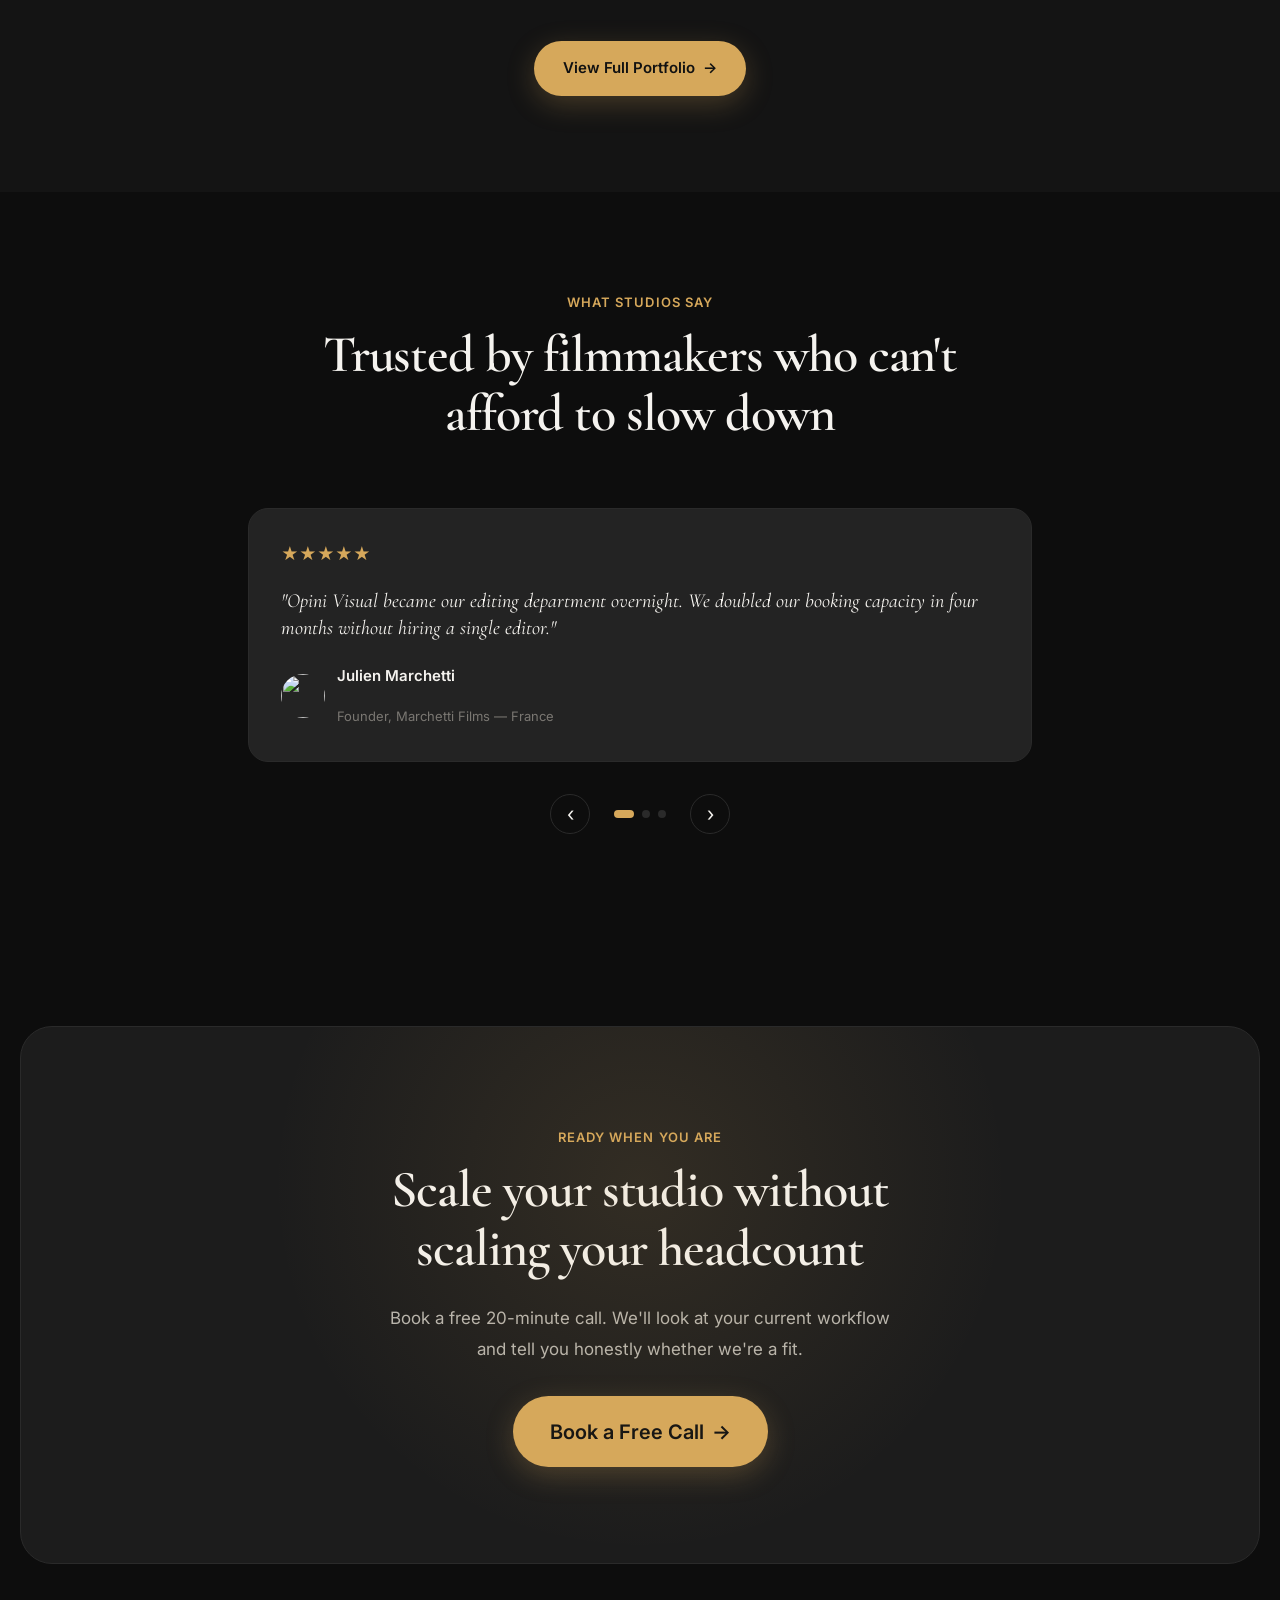
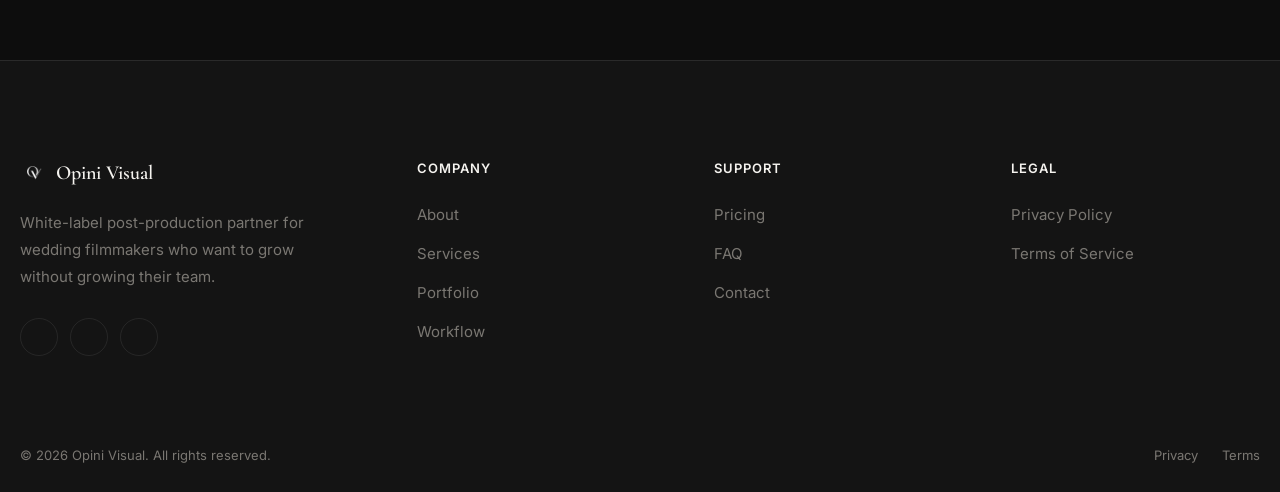
==== commit 8fca52b9: "Add files via upload" ====
--- a/index.html
+++ b/index.html
@@ -28,6 +28,7 @@
 
         <nav class="navbar-menu">
             <a href="index.html" class="navbar-link">Home</a>
+            <a href="about.html" class="navbar-link">About</a>
             <a href="services.html" class="navbar-link">Services</a>
             <a href="portfolio.html" class="navbar-link">Portfolio</a>
             <a href="workflow.html" class="navbar-link">Workflow</a>
@@ -35,7 +36,7 @@
             <a href="faq.html" class="navbar-link">FAQ</a>
             <a href="contact.html" class="navbar-link">Contact</a>
 
-            <a href="contact.html" class="btn btn-primary btn-sm">
+            <a href="contact.html" class="btn btn-primary btn-sm navbar-menu-cta">
                 Book a Call
                 <span class="btn-arrow">→</span>
             </a>
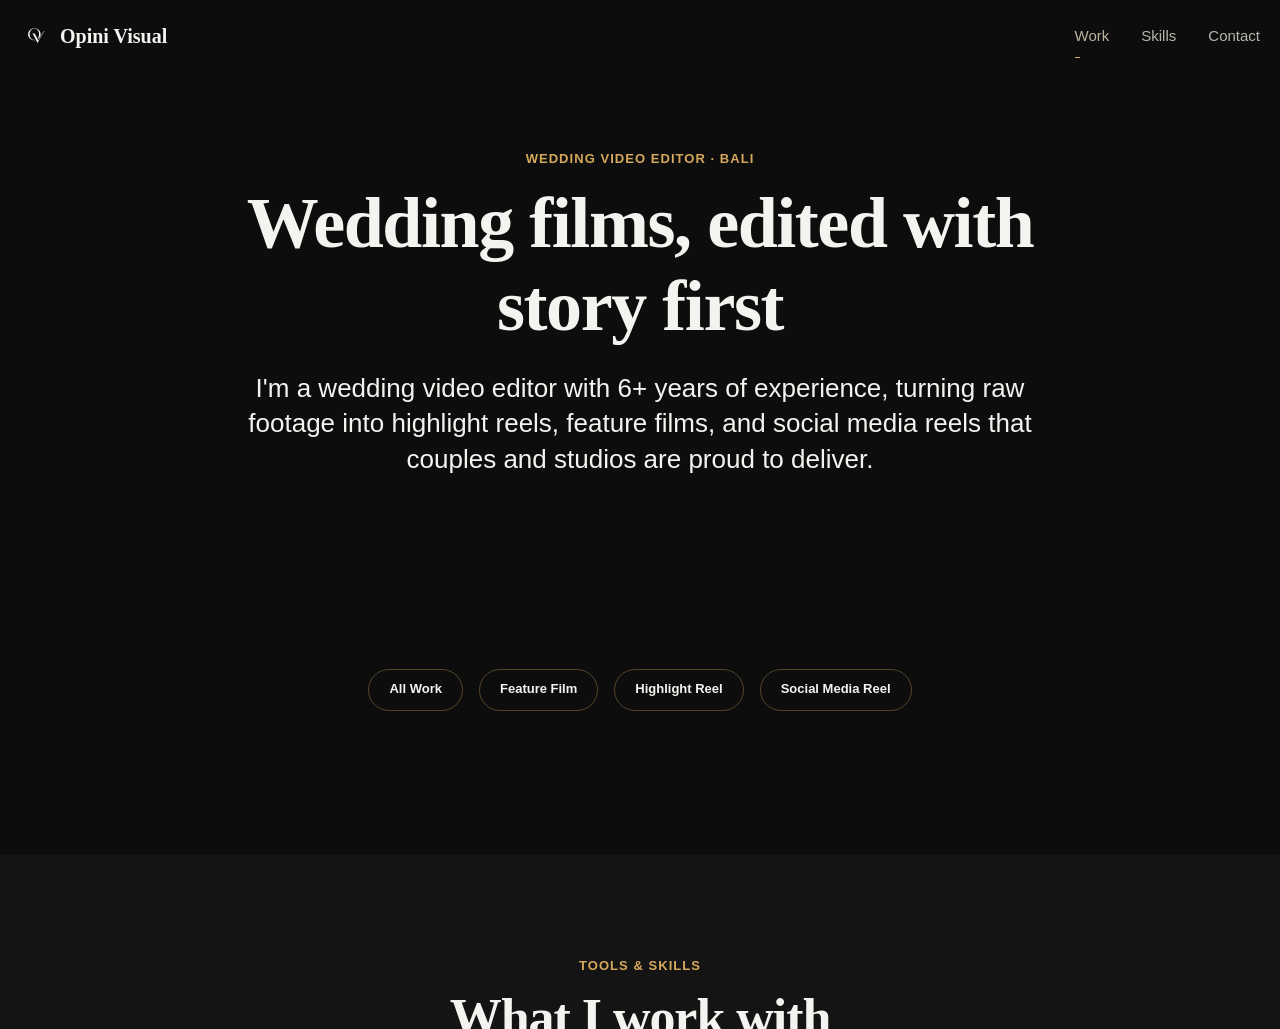
==== commit 5aaa00a9: "Turn site into single-page wedding editor portfolio Remove all pages except portfolio, add intro, sk" ====
--- a/index.html
+++ b/index.html
@@ -3,449 +3,11 @@
 <head>
 <meta charset="UTF-8">
 <meta name="viewport" content="width=device-width, initial-scale=1.0">
-<title>Opini Visual — White-Label Post-Production Partner for Wedding Filmmakers</title>
-<meta name="description" content="Opini Visual helps wedding studios take on more bookings without hiring in-house editors. White-label video editing built for cinematic wedding films.">
-
-<link rel="icon" type="image/png" href="assets/images/favicon.png">
-<link rel="stylesheet" href="assets/css/main.css">
-
-<link rel="preconnect" href="https://fonts.googleapis.com">
-<link rel="preconnect" href="https://fonts.gstatic.com" crossorigin>
-<link href="https://fonts.googleapis.com/css2?family=Cormorant+Garamond:wght@400;500;600;700&family=Inter:wght@400;500;600;700&display=swap" rel="stylesheet">
+<title>Opini Visual — Wedding Video Editor Portfolio</title>
+<meta http-equiv="refresh" content="0; url=portfolio.html">
+<link rel="canonical" href="portfolio.html">
 </head>
 <body>
-
-<!-- ============================================
-     NAVBAR
-============================================ -->
-<header class="navbar">
-    <div class="navbar-inner">
-
-        <a href="index.html" class="navbar-logo">
-            <img src="assets/images/logo.png" alt="Opini Visual">
-            Opini Visual
-        </a>
-
-        <nav class="navbar-menu">
-            <a href="index.html" class="navbar-link">Home</a>
-            <a href="about.html" class="navbar-link">About</a>
-            <a href="services.html" class="navbar-link">Services</a>
-            <a href="portfolio.html" class="navbar-link">Portfolio</a>
-            <a href="workflow.html" class="navbar-link">Workflow</a>
-            <a href="pricing.html" class="navbar-link">Pricing</a>
-            <a href="faq.html" class="navbar-link">FAQ</a>
-            <a href="contact.html" class="navbar-link">Contact</a>
-
-            <a href="contact.html" class="btn btn-primary btn-sm navbar-menu-cta">
-                Book a Call
-                <span class="btn-arrow">→</span>
-            </a>
-        </nav>
-
-        <div class="navbar-actions">
-            <a href="contact.html" class="btn btn-primary btn-sm hide-mobile">
-                Book a Call
-                <span class="btn-arrow">→</span>
-            </a>
-            <button class="navbar-toggle" aria-label="Buka menu">
-                <span></span>
-                <span></span>
-                <span></span>
-            </button>
-        </div>
-
-    </div>
-</header>
-
-<div class="navbar-backdrop"></div>
-
-
-<!-- ============================================
-     HERO
-============================================ -->
-<section class="hero">
-
-    <div class="hero-media">
-        <video autoplay muted loop playsinline poster="assets/images/hero/hero-poster.png">
-            <source src="assets/video/hero.mp4" type="video/mp4">
-        </video>
-    </div>
-
-    <div class="container hero-content">
-        <span class="eyebrow">White-Label Post-Production Partner</span>
-        <h1>You shoot the day.<br>We cut the story.</h1>
-        <p class="text-lead">
-            Opini Visual is the editing team behind wedding studios who want to take on
-            more bookings without hiring, training, or managing in-house editors.
-        </p>
-
-        <div class="hero-actions">
-            <a href="contact.html" class="btn btn-primary btn-lg">
-                Book a Free Call
-                <span class="btn-arrow">→</span>
-            </a>
-            <a href="portfolio.html" class="btn btn-outline btn-lg">
-                See Our Work
-            </a>
-        </div>
-    </div>
-
-    <div class="hero-scroll-cue">
-        <span>Scroll</span>
-        <span>↓</span>
-    </div>
-
-</section>
-
-
-<!-- ============================================
-     LOGO STRIP — Tools we work with
-============================================ -->
-<section class="section-sm">
-    <div class="container">
-        <p class="text-xs text-center" style="margin-bottom:2rem; text-transform:uppercase; letter-spacing:0.08em;">
-            Fluent in the tools your studio already uses
-        </p>
-        <div class="logo-strip">
-            <img src="assets/icons/premiere.png" alt="Adobe Premiere Pro">
-            <img src="assets/icons/davinci.png" alt="DaVinci Resolve">
-            <img src="assets/icons/dropbox.png" alt="Dropbox">
-            <img src="assets/icons/frameio.png" alt="Frame.io">
-            <img src="assets/icons/google-drive.png" alt="Google Drive">
-        </div>
-    </div>
-</section>
-
-
-<!-- ============================================
-     SERVICES OVERVIEW
-============================================ -->
-<section class="section section-alt">
-    <div class="container">
-
-        <div class="section-header text-center">
-            <span class="eyebrow">What We Do</span>
-            <h2>One editing partner, every format your studio delivers</h2>
-            <p>From full-length feature films to same-day edits, we slot into your existing workflow — not the other way around.</p>
-        </div>
-
-        <div class="card-grid">
-
-            <div class="card card-service reveal" data-reveal-group="services">
-                <div class="card-service-icon">
-                    <img src="assets/images/icons/feature-film.png" alt="">
-                </div>
-                <h3>Feature Films</h3>
-                <p>Full-length cinematic wedding films, cut with pacing and sound design that hold attention start to finish.</p>
-                <a href="services.html" class="card-service-link">Learn more <span>→</span></a>
-            </div>
-
-            <div class="card card-service reveal" data-reveal-group="services">
-                <div class="card-service-icon">
-                    <img src="assets/images/icons/highlight-reel.png" alt="">
-                </div>
-                <h3>Highlight Reels</h3>
-                <p>3–7 minute cuts built for social sharing, engineered around the moments that make couples cry (again).</p>
-                <a href="services.html" class="card-service-link">Learn more <span>→</span></a>
-            </div>
-
-            <div class="card card-service reveal" data-reveal-group="services">
-                <div class="card-service-icon">
-                    <img src="assets/images/icons/same-day-edit.png" alt="">
-                </div>
-                <h3>Same-Day Edits</h3>
-                <p>Delivered before the reception ends. Tight turnaround without cutting corners on color or sound.</p>
-                <a href="services.html" class="card-service-link">Learn more <span>→</span></a>
-            </div>
-
-        </div>
-
-    </div>
-</section>
-
-
-<!-- ============================================
-     WORKFLOW
-============================================ -->
-<section class="section">
-    <div class="container">
-
-        <div class="section-header text-center">
-            <span class="eyebrow">How It Works</span>
-            <h2>A workflow built to disappear into yours</h2>
-        </div>
-
-        <div class="workflow-steps">
-
-            <div class="workflow-step reveal" data-reveal-group="workflow">
-                <div class="workflow-step-number">1</div>
-                <div class="workflow-step-line"></div>
-                <h4>Upload Footage</h4>
-                <p>Send raw footage through Dropbox, Google Drive, or Frame.io — whatever you already use.</p>
-            </div>
-
-            <div class="workflow-step reveal" data-reveal-group="workflow">
-                <div class="workflow-step-number">2</div>
-                <div class="workflow-step-line"></div>
-                <h4>We Cut</h4>
-                <p>Your dedicated editor builds the story around your studio's established style guide.</p>
-            </div>
-
-            <div class="workflow-step reveal" data-reveal-group="workflow">
-                <div class="workflow-step-number">3</div>
-                <div class="workflow-step-line"></div>
-                <h4>Review & Revise</h4>
-                <p>You review through Frame.io, leave timestamped notes, and we revise until it's right.</p>
-            </div>
-
-            <div class="workflow-step reveal" data-reveal-group="workflow">
-                <div class="workflow-step-number">4</div>
-                <h4>Delivery</h4>
-                <p>Final export delivered in every format and resolution your client package requires.</p>
-            </div>
-
-        </div>
-
-        <div class="text-center" style="margin-top:var(--space-16);">
-            <a href="workflow.html" class="btn btn-outline">See the Full Workflow</a>
-        </div>
-
-    </div>
-</section>
-
-
-<!-- ============================================
-     STATS BAND
-============================================ -->
-<section class="section-sm">
-    <div class="container">
-        <div class="stats-band">
-
-            <div class="card-stat">
-                <p class="card-stat-number" data-counter="500" data-suffix="+">0</p>
-                <p class="card-stat-label">Weddings Edited</p>
-            </div>
-
-            <div class="card-stat">
-                <p class="card-stat-number" data-counter="40" data-suffix="+">0</p>
-                <p class="card-stat-label">Studios Served</p>
-            </div>
-
-            <div class="card-stat">
-                <p class="card-stat-number" data-counter="12" data-suffix="">0</p>
-                <p class="card-stat-label">Countries Reached</p>
-            </div>
-
-            <div class="card-stat">
-                <p class="card-stat-number" data-counter="98" data-suffix="%">0</p>
-                <p class="card-stat-label">Revision-Free Deliveries</p>
-            </div>
-
-        </div>
-    </div>
-</section>
-
-
-<!-- ============================================
-     PORTFOLIO HIGHLIGHT
-============================================ -->
-<section class="section section-alt">
-    <div class="container">
-
-        <div class="section-header text-center">
-            <span class="eyebrow">Recent Work</span>
-            <h2>Films cut for studios around the world</h2>
-        </div>
-
-        <div class="card-grid portfolio-grid" data-source="data/portfolio.json"></div>
-
-        <div class="text-center" style="margin-top:var(--space-16);">
-            <a href="portfolio.html" class="btn btn-primary">
-                View Full Portfolio
-                <span class="btn-arrow">→</span>
-            </a>
-        </div>
-
-    </div>
-</section>
-
-
-<!-- ============================================
-     TESTIMONIALS
-============================================ -->
-<section class="section">
-    <div class="container-md">
-
-        <div class="section-header text-center">
-            <span class="eyebrow">What Studios Say</span>
-            <h2>Trusted by filmmakers who can't afford to slow down</h2>
-        </div>
-
-        <div class="testimonial-slider" data-autoplay="6000">
-            <div class="testimonial-track">
-
-                <div class="testimonial-slide">
-                    <div class="card card-testimonial">
-                        <div class="card-testimonial-stars">★★★★★</div>
-                        <p class="card-testimonial-quote">
-                            "Opini Visual became our editing department overnight. We doubled our booking
-                            capacity in four months without hiring a single editor."
-                        </p>
-                        <div class="card-testimonial-author">
-                            <img class="card-testimonial-avatar" src="assets/images/testimonials/client-01.png" alt="">
-                            <div>
-                                <p class="card-testimonial-name">Julien Marchetti</p>
-                                <p class="card-testimonial-role">Founder, Marchetti Films — France</p>
-                            </div>
-                        </div>
-                    </div>
-                </div>
-
-                <div class="testimonial-slide">
-                    <div class="card card-testimonial">
-                        <div class="card-testimonial-stars">★★★★★</div>
-                        <p class="card-testimonial-quote">
-                            "The turnaround is unreal and the color grading matches our brand every single
-                            time. Our clients can't tell the difference from our own cuts."
-                        </p>
-                        <div class="card-testimonial-author">
-                            <img class="card-testimonial-avatar" src="assets/images/testimonials/client-02.png" alt="">
-                            <div>
-                                <p class="card-testimonial-name">Amara Hutapea</p>
-                                <p class="card-testimonial-role">Creative Director, Studio Amara — Indonesia</p>
-                            </div>
-                        </div>
-                    </div>
-                </div>
-
-                <div class="testimonial-slide">
-                    <div class="card card-testimonial">
-                        <div class="card-testimonial-stars">★★★★★</div>
-                        <p class="card-testimonial-quote">
-                            "We finally stopped losing weekends to the editing bay. Opini Visual runs like
-                            an extension of our own team."
-                        </p>
-                        <div class="card-testimonial-author">
-                            <img class="card-testimonial-avatar" src="assets/images/testimonials/client-03.png" alt="">
-                            <div>
-                                <p class="card-testimonial-name">Daniel Reyes</p>
-                                <p class="card-testimonial-role">Owner, Reyes Wedding Co. — Philippines</p>
-                            </div>
-                        </div>
-                    </div>
-                </div>
-
-            </div>
-
-            <div class="testimonial-nav">
-                <button class="testimonial-prev" aria-label="Sebelumnya">‹</button>
-                <div class="testimonial-dots"></div>
-                <button class="testimonial-next" aria-label="Berikutnya">›</button>
-            </div>
-        </div>
-
-    </div>
-</section>
-
-
-<!-- ============================================
-     CTA BAND
-============================================ -->
-<section class="section">
-    <div class="container">
-        <div class="cta-band">
-            <span class="eyebrow">Ready When You Are</span>
-            <h2>Scale your studio without scaling your headcount</h2>
-            <p style="max-width:520px; margin:0 auto var(--space-8);">
-                Book a free 20-minute call. We'll look at your current workflow and tell you
-                honestly whether we're a fit.
-            </p>
-            <a href="contact.html" class="btn btn-primary btn-lg">
-                Book a Free Call
-                <span class="btn-arrow">→</span>
-            </a>
-        </div>
-    </div>
-</section>
-
-
-<!-- ============================================
-     FOOTER
-============================================ -->
-<footer class="footer">
-    <div class="footer-inner">
-
-        <div class="footer-grid">
-
-            <div class="footer-brand">
-                <a href="index.html" class="footer-logo">
-                    <img src="assets/images/logo.png" alt="Opini Visual">
-                    Opini Visual
-                </a>
-                <p class="footer-tagline">
-                    White-label post-production partner for wedding filmmakers who want to
-                    grow without growing their team.
-                </p>
-                <div class="footer-social">
-                    <a href="#" aria-label="Instagram"><img src="assets/images/icons/instagram.png" alt=""></a>
-                    <a href="#" aria-label="YouTube"><img src="assets/images/icons/youtube.png" alt=""></a>
-                    <a href="#" aria-label="LinkedIn"><img src="assets/images/icons/linkedin.png" alt=""></a>
-                </div>
-            </div>
-
-            <div class="footer-col">
-                <p class="footer-col-title">Company</p>
-                <ul>
-                    <li><a href="about.html">About</a></li>
-                    <li><a href="services.html">Services</a></li>
-                    <li><a href="portfolio.html">Portfolio</a></li>
-                    <li><a href="workflow.html">Workflow</a></li>
-                </ul>
-            </div>
-
-            <div class="footer-col">
-                <p class="footer-col-title">Support</p>
-                <ul>
-                    <li><a href="pricing.html">Pricing</a></li>
-                    <li><a href="faq.html">FAQ</a></li>
-                    <li><a href="contact.html">Contact</a></li>
-                </ul>
-            </div>
-
-            <div class="footer-col">
-                <p class="footer-col-title">Legal</p>
-                <ul>
-                    <li><a href="privacy.html">Privacy Policy</a></li>
-                    <li><a href="terms.html">Terms of Service</a></li>
-                </ul>
-            </div>
-
-        </div>
-
-        <div class="footer-bottom">
-            <p class="footer-copyright">© <span data-current-year></span> Opini Visual. All rights reserved.</p>
-            <div class="footer-legal">
-                <a href="privacy.html">Privacy</a>
-                <a href="terms.html">Terms</a>
-            </div>
-        </div>
-
-    </div>
-</footer>
-
-
-<!-- ============================================
-     SCRIPTS
-============================================ -->
-<script src="assets/js/navbar.js" defer></script>
-<script src="assets/js/hero.js" defer></script>
-<script src="assets/js/counter.js" defer></script>
-<script src="assets/js/testimonials.js" defer></script>
-<script src="assets/js/portfolio.js" defer></script>
-<script src="assets/js/faq.js" defer></script>
-<script src="assets/js/form.js" defer></script>
-<script src="assets/js/animation.js" defer></script>
-<script src="assets/js/main.js" defer></script>
-
+<p><a href="portfolio.html">Go to the portfolio</a></p>
 </body>
 </html>
